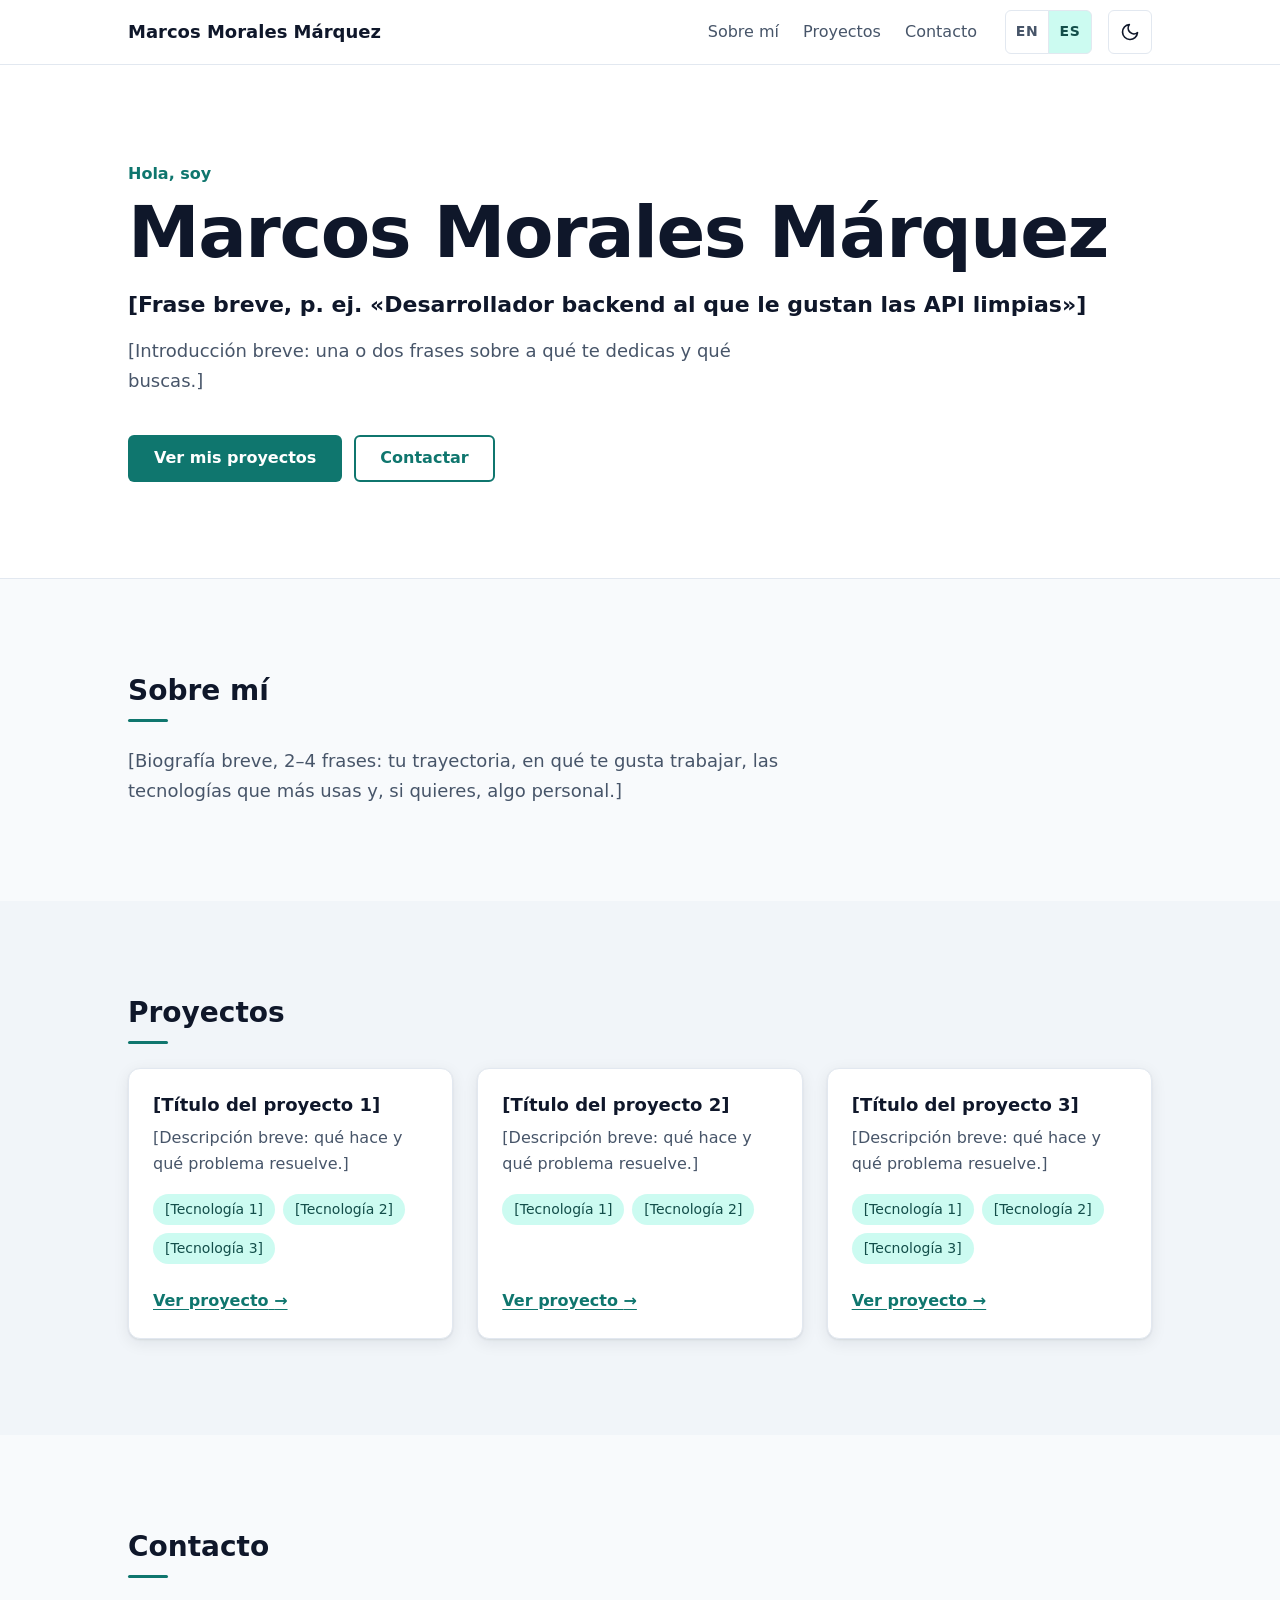
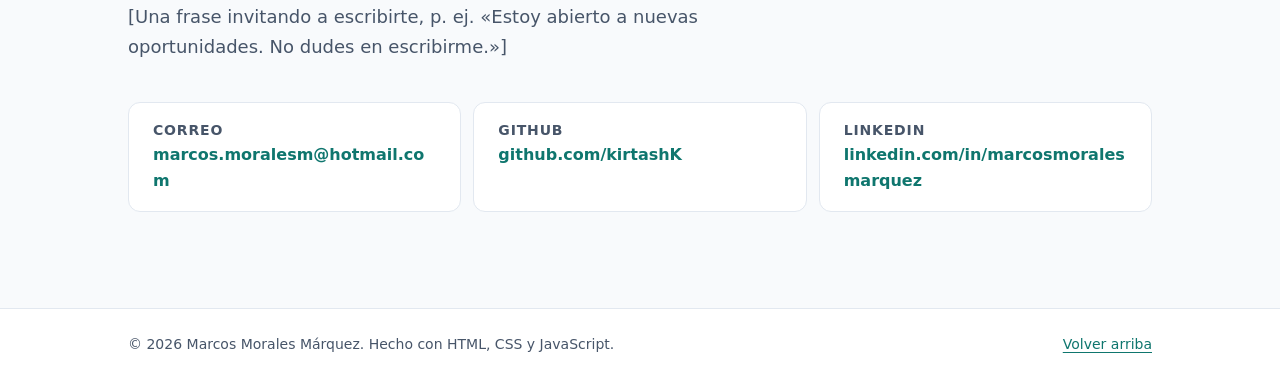
==== es/index.html @ 746edb74 "Add Spanish page and EN | ES language switcher - es/index.html: hand-written Spanish page with the s" ====
<!DOCTYPE html>
<html lang="es">
<head>
  <meta charset="UTF-8">
  <meta name="viewport" content="width=device-width, initial-scale=1.0">
  <title>Marcos Morales Márquez · Portafolio</title>
  <meta name="description" content="Marcos Morales Márquez: [Frase breve]. Portafolio, proyectos y contacto.">
  <link rel="icon" href="../assets/favicon.svg" type="image/svg+xml">
  <!-- Language versions (absolute URLs, required by search engines) -->
  <link rel="alternate" hreflang="en" href="https://kirtashk.github.io/Portfolio/">
  <link rel="alternate" hreflang="es" href="https://kirtashk.github.io/Portfolio/es/">
  <link rel="alternate" hreflang="x-default" href="https://kirtashk.github.io/Portfolio/">
  <meta name="color-scheme" content="light dark">
  <link rel="stylesheet" href="../styles.css">
  <script src="../theme-init.js"></script>
  <script src="../script.js" defer></script>
</head>
<body>
  <!--
    Spanish version of the site. The English version is ../index.html.
    Both pages share styles.css, script.js and assets/, and keep the same
    structure and section ids: when you add or move a section here, do the
    same in ../index.html.
    Placeholders are written in [square brackets].
  -->

  <a class="skip-link" href="#main-content">Saltar al contenido</a>

  <!-- ========== Header / Navigation ========== -->
  <header class="site-header">
    <div class="container site-header__inner">
      <a class="site-header__brand" href="#hero">Marcos Morales Márquez</a>

      <button class="nav-toggle" type="button" aria-expanded="false" aria-controls="primary-nav">
        <span class="nav-toggle__icon" aria-hidden="true"></span>
        <span class="visually-hidden">Menú</span>
      </button>

      <nav id="primary-nav" class="primary-nav" aria-label="Principal">
        <ul class="primary-nav__list">
          <li><a class="primary-nav__link" href="#about">Sobre mí</a></li>
          <li><a class="primary-nav__link" href="#projects">Proyectos</a></li>
          <li><a class="primary-nav__link" href="#contact">Contacto</a></li>
        </ul>

        <ul class="language-switcher" aria-label="Idioma">
          <li>
            <a class="language-switcher__link" href="../" hreflang="en" lang="en">
              <span aria-hidden="true">EN</span><span class="visually-hidden">English</span>
            </a>
          </li>
          <li>
            <a class="language-switcher__link" href="./" hreflang="es" lang="es" aria-current="page">
              <span aria-hidden="true">ES</span><span class="visually-hidden">Español</span>
            </a>
          </li>
        </ul>
      </nav>

      <button class="theme-toggle" type="button" aria-pressed="false">
        <!-- Moon: shown in light theme (click for dark) -->
        <svg class="theme-toggle__icon theme-toggle__icon--moon" viewBox="0 0 24 24" aria-hidden="true" focusable="false">
          <path d="M21 12.8A9 9 0 1 1 11.2 3a7 7 0 0 0 9.8 9.8z" />
        </svg>
        <!-- Sun: shown in dark theme (click for light) -->
        <svg class="theme-toggle__icon theme-toggle__icon--sun" viewBox="0 0 24 24" aria-hidden="true" focusable="false">
          <circle cx="12" cy="12" r="4.5" />
          <path d="M12 1.5v2.5M12 20v2.5M1.5 12H4M20 12h2.5M4.6 4.6l1.8 1.8M17.6 17.6l1.8 1.8M4.6 19.4l1.8-1.8M17.6 6.4l1.8-1.8" />
        </svg>
        <span class="visually-hidden">Modo oscuro</span>
      </button>
    </div>
  </header>

  <main id="main-content">
    <!-- ========== Hero ========== -->
    <section id="hero" class="hero" aria-labelledby="hero-title">
      <div class="container">
        <p class="hero__greeting">Hola, soy</p>
        <h1 id="hero-title" class="hero__name">Marcos Morales Márquez</h1>
        <p class="hero__tagline">[Frase breve, p. ej. «Desarrollador backend al que le gustan las API limpias»]</p>
        <p class="hero__intro">
          [Introducción breve: una o dos frases sobre a qué te dedicas y qué buscas.]
        </p>
        <div class="hero__actions">
          <a class="button button--primary" href="#projects">Ver mis proyectos</a>
          <a class="button button--secondary" href="#contact">Contactar</a>
        </div>
      </div>
    </section>

    <!-- ========== About ========== -->
    <section id="about" class="section about" aria-labelledby="about-title">
      <div class="container">
        <h2 id="about-title" class="section__title">Sobre mí</h2>
        <p class="about__bio">
          [Biografía breve, 2–4 frases: tu trayectoria, en qué te gusta trabajar,
          las tecnologías que más usas y, si quieres, algo personal.]
        </p>
      </div>
    </section>

    <!-- ========== Projects ========== -->
    <section id="projects" class="section projects" aria-labelledby="projects-title">
      <div class="container">
        <h2 id="projects-title" class="section__title">Proyectos</h2>

        <ul class="project-grid">
          <li>
            <article class="project-card">
              <h3 class="project-card__title">[Título del proyecto 1]</h3>
              <p class="project-card__description">
                [Descripción breve: qué hace y qué problema resuelve.]
              </p>
              <ul class="tag-list" aria-label="Tecnologías">
                <li class="tag">[Tecnología 1]</li>
                <li class="tag">[Tecnología 2]</li>
                <li class="tag">[Tecnología 3]</li>
              </ul>
              <a class="project-card__link" href="#">
                <span>Ver proyecto</span>
                <span class="visually-hidden">: [Título del proyecto 1]</span>
              </a>
            </article>
          </li>

          <li>
            <article class="project-card">
              <h3 class="project-card__title">[Título del proyecto 2]</h3>
              <p class="project-card__description">
                [Descripción breve: qué hace y qué problema resuelve.]
              </p>
              <ul class="tag-list" aria-label="Tecnologías">
                <li class="tag">[Tecnología 1]</li>
                <li class="tag">[Tecnología 2]</li>
              </ul>
              <a class="project-card__link" href="#">
                <span>Ver proyecto</span>
                <span class="visually-hidden">: [Título del proyecto 2]</span>
              </a>
            </article>
          </li>

          <li>
            <article class="project-card">
              <h3 class="project-card__title">[Título del proyecto 3]</h3>
              <p class="project-card__description">
                [Descripción breve: qué hace y qué problema resuelve.]
              </p>
              <ul class="tag-list" aria-label="Tecnologías">
                <li class="tag">[Tecnología 1]</li>
                <li class="tag">[Tecnología 2]</li>
                <li class="tag">[Tecnología 3]</li>
              </ul>
              <a class="project-card__link" href="#">
                <span>Ver proyecto</span>
                <span class="visually-hidden">: [Título del proyecto 3]</span>
              </a>
            </article>
          </li>
        </ul>
      </div>
    </section>

    <!-- ========== Contact ========== -->
    <section id="contact" class="section contact" aria-labelledby="contact-title">
      <div class="container">
        <h2 id="contact-title" class="section__title">Contacto</h2>
        <p class="contact__intro">
          [Una frase invitando a escribirte, p. ej. «Estoy abierto a nuevas oportunidades. No dudes en escribirme.»]
        </p>
        <ul class="contact-list">
          <li>
            <a class="contact-list__link" href="mailto:marcos.moralesm@hotmail.com">
              <span class="contact-list__label">Correo</span>
              <span class="contact-list__value">marcos.moralesm@hotmail.com</span>
            </a>
          </li>
          <li>
            <a class="contact-list__link" href="https://github.com/kirtashK" rel="me">
              <span class="contact-list__label">GitHub</span>
              <span class="contact-list__value">github.com/kirtashK</span>
            </a>
          </li>
          <li>
            <a class="contact-list__link" href="https://www.linkedin.com/in/marcosmoralesmarquez/" rel="me">
              <span class="contact-list__label">LinkedIn</span>
              <span class="contact-list__value">linkedin.com/in/marcosmoralesmarquez</span>
            </a>
          </li>
        </ul>
      </div>
    </section>
  </main>

  <!-- ========== Footer ========== -->
  <footer class="site-footer">
    <div class="container site-footer__inner">
      <p>
        &copy; <span id="current-year">2026</span> <span>Marcos Morales Márquez</span>.
        <span>Hecho con HTML, CSS y JavaScript.</span>
      </p>
      <a class="site-footer__top-link" href="#hero">Volver arriba</a>
    </div>
  </footer>
</body>
</html>
---- styles.css ----
/* ==========================================================================
   Table of contents
   1. Design tokens
   2. Reset and base
   3. Utilities
   4. Buttons
   5. Header and navigation
   6. Hero
   7. Sections (shared)
   8. About
   9. Projects
   10. Contact
   11. Footer
   12. Reduced motion
   ========================================================================== */


/* ==========================================================================
   1. Design tokens
   Colors are named by role, not by hue. A future dark theme only needs to
   override these variables, e.g. :root[data-theme="dark"] { ... }
   ========================================================================== */

:root {
  /* Colors */
  --color-bg: #f8fafc;
  --color-surface: #ffffff;
  --color-surface-muted: #f1f5f9;
  --color-text: #0f172a;
  --color-text-muted: #475569;
  --color-border: #e2e8f0;
  --color-accent: #0f766e;
  --color-accent-hover: #115e59;
  --color-accent-contrast: #ffffff;
  --color-accent-soft: #ccfbf1;
  --color-accent-soft-text: #134e4a;
  --color-focus: #0f766e;
  --color-shadow: rgb(15 23 42 / 0.08);
  color-scheme: light;

  /* Typography */
  --font-family-base: system-ui, -apple-system, "Segoe UI", Roboto, "Helvetica Neue", Arial, sans-serif;
  --font-size-sm: 0.875rem;
  --font-size-base: 1rem;
  --font-size-md: 1.125rem;
  --font-size-lg: 1.375rem;
  --font-size-xl: 1.75rem;
  --font-size-hero: clamp(2.5rem, 8vw, 4.5rem);
  --line-height-tight: 1.15;
  --line-height-base: 1.65;

  /* Spacing */
  --space-2xs: 0.25rem;
  --space-xs: 0.5rem;
  --space-sm: 0.75rem;
  --space-md: 1rem;
  --space-lg: 1.5rem;
  --space-xl: 2.5rem;
  --space-2xl: 4rem;
  --space-3xl: 6rem;

  /* Layout */
  --container-max-width: 68rem;
  --container-gutter: 1rem;
  --header-height: 4rem;

  /* Shape and motion */
  --radius-sm: 0.375rem;
  --radius-md: 0.75rem;
  --radius-pill: 999px;
  --shadow-card: 0 1px 2px var(--color-shadow), 0 4px 16px var(--color-shadow);
  --transition-fast: 150ms ease;
}

@media (min-width: 48em) {
  :root {
    --container-gutter: 2rem;
  }
}

/* Dark theme: data-theme is set on <html> by the inline script in
   index.html (saved choice, else the system preference). */
:root[data-theme="dark"] {
  --color-bg: #0f172a;
  --color-surface: #1e293b;
  --color-surface-muted: #0b1222;
  --color-text: #e2e8f0;
  --color-text-muted: #a3b1c6;
  --color-border: #334155;
  --color-accent: #2dd4bf;
  --color-accent-hover: #5eead4;
  --color-accent-contrast: #0f172a;
  --color-accent-soft: #134e4a;
  --color-accent-soft-text: #ccfbf1;
  --color-focus: #5eead4;
  --color-shadow: rgb(0 0 0 / 0.35);
  color-scheme: dark;
}


/* ==========================================================================
   2. Reset and base
   ========================================================================== */

*,
*::before,
*::after {
  box-sizing: border-box;
}

html {
  scroll-behavior: smooth;
  -webkit-text-size-adjust: 100%;
}

body {
  margin: 0;
  background-color: var(--color-bg);
  color: var(--color-text);
  font-family: var(--font-family-base);
  font-size: var(--font-size-base);
  line-height: var(--line-height-base);
}

h1,
h2,
h3,
p,
ul {
  margin: 0;
}

ul {
  padding: 0;
  list-style: none;
}

img {
  display: block;
  max-width: 100%;
  height: auto;
}

a {
  color: var(--color-accent);
  text-underline-offset: 0.2em;
}

a:hover {
  color: var(--color-accent-hover);
}

:focus-visible {
  outline: 3px solid var(--color-focus);
  outline-offset: 3px;
  border-radius: var(--radius-sm);
}

/* Keep section headings clear of the header when jumping via nav links
   (and when the header becomes sticky later). */
section[id] {
  scroll-margin-top: var(--header-height);
}


/* ==========================================================================
   3. Utilities
   ========================================================================== */

.container {
  width: 100%;
  max-width: var(--container-max-width);
  margin-inline: auto;
  padding-inline: var(--container-gutter);
}

.visually-hidden {
  position: absolute;
  width: 1px;
  height: 1px;
  padding: 0;
  margin: -1px;
  overflow: hidden;
  clip: rect(0 0 0 0);
  white-space: nowrap;
  border: 0;
}

.skip-link {
  position: absolute;
  top: var(--space-xs);
  left: var(--space-xs);
  z-index: 100;
  padding: var(--space-xs) var(--space-md);
  background-color: var(--color-accent);
  color: var(--color-accent-contrast);
  font-weight: 600;
  border-radius: var(--radius-sm);
  transform: translateY(-200%);
}

.skip-link:focus {
  transform: translateY(0);
  color: var(--color-accent-contrast);
}


/* ==========================================================================
   4. Buttons
   ========================================================================== */

.button {
  display: inline-flex;
  align-items: center;
  justify-content: center;
  min-height: 2.75rem;
  padding: var(--space-xs) var(--space-lg);
  font-weight: 600;
  text-decoration: none;
  border: 2px solid transparent;
  border-radius: var(--radius-sm);
  transition: background-color var(--transition-fast), color var(--transition-fast),
    border-color var(--transition-fast);
}

.button--primary {
  background-color: var(--color-accent);
  color: var(--color-accent-contrast);
}

.button--primary:hover {
  background-color: var(--color-accent-hover);
  color: var(--color-accent-contrast);
}

.button--secondary {
  border-color: var(--color-accent);
  color: var(--color-accent);
}

.button--secondary:hover {
  background-color: var(--color-accent-soft);
  color: var(--color-accent-hover);
}


/* ==========================================================================
   5. Header and navigation
   Mobile: links collapse behind a toggle button (only when JS is running,
   so the menu stays usable without JS). Wider screens: inline links.
   ========================================================================== */

.site-header {
  position: relative;
  z-index: 10;
  background-color: var(--color-surface);
  border-bottom: 1px solid var(--color-border);
}

.site-header__inner {
  display: flex;
  flex-wrap: wrap;
  align-items: center;
  gap: var(--space-xs) var(--space-md);
  min-height: var(--header-height);
}

.site-header__brand {
  margin-right: auto;
  color: var(--color-text);
  font-size: var(--font-size-md);
  font-weight: 700;
  text-decoration: none;
}

.site-header__brand:hover {
  color: var(--color-accent);
}

.primary-nav__list {
  display: flex;
  gap: var(--space-md);
}

.primary-nav__link {
  display: inline-block;
  padding: var(--space-xs) var(--space-2xs);
  color: var(--color-text-muted);
  font-weight: 500;
  text-decoration: none;
}

.primary-nav__link:hover {
  color: var(--color-accent);
}

/* Section links and the language switcher sit side by side */
.primary-nav {
  display: flex;
  flex-wrap: wrap;
  align-items: center;
  gap: var(--space-xs) var(--space-lg);
}

/* Language switcher: "EN | ES" links to the two language pages.
   Lives inside the nav, so on phones it moves into the menu automatically. */
.language-switcher {
  display: inline-flex;
}

.language-switcher__link {
  display: inline-flex;
  align-items: center;
  justify-content: center;
  min-width: 2.75rem;
  min-height: 2.75rem;
  padding-inline: var(--space-xs);
  color: var(--color-text-muted);
  font-size: var(--font-size-sm);
  font-weight: 600;
  letter-spacing: 0.04em;
  text-decoration: none;
  border: 1px solid var(--color-border);
  transition: color var(--transition-fast), background-color var(--transition-fast);
}

.language-switcher li:first-child .language-switcher__link {
  border-radius: var(--radius-sm) 0 0 var(--radius-sm);
}

.language-switcher li:last-child .language-switcher__link {
  margin-left: -1px;
  border-radius: 0 var(--radius-sm) var(--radius-sm) 0;
}

.language-switcher__link:hover {
  color: var(--color-accent);
}

.language-switcher__link[aria-current="page"] {
  background-color: var(--color-accent-soft);
  color: var(--color-accent-soft-text);
}

/* Toggle button: hidden unless JS has enhanced the page */
.nav-toggle {
  display: none;
  align-items: center;
  justify-content: center;
  width: 2.75rem;
  height: 2.75rem;
  padding: 0;
  background: none;
  border: 1px solid var(--color-border);
  border-radius: var(--radius-sm);
  color: var(--color-text);
  cursor: pointer;
}

/* Three-line "hamburger" icon drawn with one element and two pseudo-elements */
.nav-toggle__icon,
.nav-toggle__icon::before,
.nav-toggle__icon::after {
  display: block;
  width: 1.25rem;
  height: 2px;
  background-color: currentColor;
  border-radius: 1px;
  transition: transform var(--transition-fast), opacity var(--transition-fast);
}

.nav-toggle__icon {
  position: relative;
}

.nav-toggle__icon::before,
.nav-toggle__icon::after {
  content: "";
  position: absolute;
  left: 0;
}

.nav-toggle__icon::before {
  top: -6px;
}

.nav-toggle__icon::after {
  top: 6px;
}

.nav-toggle[aria-expanded="true"] .nav-toggle__icon {
  background-color: transparent;
}

.nav-toggle[aria-expanded="true"] .nav-toggle__icon::before {
  transform: translateY(6px) rotate(45deg);
}

.nav-toggle[aria-expanded="true"] .nav-toggle__icon::after {
  transform: translateY(-6px) rotate(-45deg);
}

/* Theme toggle: needs JS, so it only appears once JS is running */
.theme-toggle {
  display: none;
  align-items: center;
  justify-content: center;
  width: 2.75rem;
  height: 2.75rem;
  padding: 0;
  background: none;
  border: 1px solid var(--color-border);
  border-radius: var(--radius-sm);
  color: var(--color-text);
  cursor: pointer;
  transition: color var(--transition-fast), border-color var(--transition-fast);
}

.has-js .theme-toggle {
  display: inline-flex;
}

.theme-toggle:hover {
  color: var(--color-accent);
  border-color: var(--color-accent);
}

.theme-toggle__icon {
  width: 1.25rem;
  height: 1.25rem;
  fill: none;
  stroke: currentColor;
  stroke-width: 2;
  stroke-linecap: round;
  stroke-linejoin: round;
}

/* Show the icon for the theme you would switch to */
.theme-toggle__icon--sun,
[data-theme="dark"] .theme-toggle__icon--moon {
  display: none;
}

[data-theme="dark"] .theme-toggle__icon--sun {
  display: block;
}

/* Mobile behavior once JS is active.
   Visual order: brand, theme toggle, menu button, then the nav on its own row. */
@media (max-width: 39.99em) {
  .has-js .nav-toggle {
    display: inline-flex;
    order: 2;
  }

  .has-js .theme-toggle {
    order: 1;
  }

  .has-js .primary-nav {
    display: none;
    order: 3;
    flex-basis: 100%;
    padding-bottom: var(--space-md);
  }

  .has-js .primary-nav.is-open {
    display: flex;
    flex-direction: column;
    align-items: flex-start;
    gap: var(--space-sm);
  }

  .has-js .primary-nav__list {
    flex-direction: column;
    align-self: stretch;
    gap: 0;
  }

  .has-js .primary-nav__link {
    display: block;
    padding: var(--space-sm) 0;
  }
}


/* ==========================================================================
   6. Hero
   ========================================================================== */

.hero {
  padding-block: var(--space-2xl) var(--space-3xl);
  background-color: var(--color-surface);
  border-bottom: 1px solid var(--color-border);
}

.hero__greeting {
  color: var(--color-accent);
  font-weight: 600;
}

.hero__name {
  margin-top: var(--space-2xs);
  font-size: var(--font-size-hero);
  line-height: var(--line-height-tight);
  letter-spacing: -0.02em;
}

.hero__tagline {
  margin-top: var(--space-md);
  font-size: var(--font-size-lg);
  font-weight: 600;
  line-height: 1.35;
}

.hero__intro {
  max-width: 40rem;
  margin-top: var(--space-md);
  color: var(--color-text-muted);
  font-size: var(--font-size-md);
}

.hero__actions {
  display: flex;
  flex-wrap: wrap;
  gap: var(--space-sm);
  margin-top: var(--space-xl);
}

@media (min-width: 48em) {
  .hero {
    padding-block: var(--space-3xl);
  }
}


/* ==========================================================================
   7. Sections (shared)
   ========================================================================== */

.section {
  padding-block: var(--space-2xl);
}

.section__title {
  margin-bottom: var(--space-lg);
  font-size: var(--font-size-xl);
  line-height: var(--line-height-tight);
}

/* Short accent bar under each section title */
.section__title::after {
  content: "";
  display: block;
  width: 2.5rem;
  height: 3px;
  margin-top: var(--space-sm);
  background-color: var(--color-accent);
  border-radius: 2px;
}

@media (min-width: 48em) {
  .section {
    padding-block: var(--space-3xl);
  }
}


/* ==========================================================================
   8. About
   ========================================================================== */

.about__bio {
  max-width: 42rem;
  color: var(--color-text-muted);
  font-size: var(--font-size-md);
}


/* ==========================================================================
   9. Projects
   Grid: 1 column on mobile, 2 on tablets, 3 on desktops.
   ========================================================================== */

.projects {
  background-color: var(--color-surface-muted);
}

.project-grid {
  display: grid;
  grid-template-columns: 1fr;
  gap: var(--space-lg);
}

@media (min-width: 40em) {
  .project-grid {
    grid-template-columns: repeat(2, 1fr);
  }
}

@media (min-width: 64em) {
  .project-grid {
    grid-template-columns: repeat(3, 1fr);
  }
}

.project-card {
  display: flex;
  flex-direction: column;
  height: 100%;
  padding: var(--space-lg);
  background-color: var(--color-surface);
  border: 1px solid var(--color-border);
  border-radius: var(--radius-md);
  box-shadow: var(--shadow-card);
}

.project-card__title {
  font-size: var(--font-size-md);
  line-height: 1.3;
}

.project-card__description {
  margin-top: var(--space-xs);
  color: var(--color-text-muted);
}

.tag-list {
  display: flex;
  flex-wrap: wrap;
  gap: var(--space-xs);
  margin-top: var(--space-md);
}

.tag {
  padding: var(--space-2xs) var(--space-sm);
  background-color: var(--color-accent-soft);
  color: var(--color-accent-soft-text);
  font-size: var(--font-size-sm);
  font-weight: 500;
  border-radius: var(--radius-pill);
}

/* margin-top: auto pushes the link to the bottom so cards line up */
.project-card__link {
  align-self: flex-start;
  margin-top: auto;
  padding-top: var(--space-lg);
  font-weight: 600;
}

.project-card__link::after {
  content: " \2192";
}


/* ==========================================================================
   10. Contact
   ========================================================================== */

.contact__intro {
  max-width: 40rem;
  color: var(--color-text-muted);
  font-size: var(--font-size-md);
}

.contact-list {
  display: grid;
  gap: var(--space-sm);
  margin-top: var(--space-xl);
}

@media (min-width: 48em) {
  .contact-list {
    grid-template-columns: repeat(3, 1fr);
  }
}

.contact-list__link {
  display: flex;
  flex-direction: column;
  height: 100%;
  padding: var(--space-md) var(--space-lg);
  background-color: var(--color-surface);
  color: var(--color-text);
  text-decoration: none;
  border: 1px solid var(--color-border);
  border-radius: var(--radius-md);
  transition: border-color var(--transition-fast);
}

.contact-list__link:hover {
  color: var(--color-text);
  border-color: var(--color-accent);
}

.contact-list__label {
  color: var(--color-text-muted);
  font-size: var(--font-size-sm);
  font-weight: 600;
  text-transform: uppercase;
  letter-spacing: 0.06em;
}

.contact-list__value {
  color: var(--color-accent);
  font-weight: 600;
  overflow-wrap: anywhere;
}


/* ==========================================================================
   11. Footer
   ========================================================================== */

.site-footer {
  padding-block: var(--space-lg);
  background-color: var(--color-surface);
  color: var(--color-text-muted);
  font-size: var(--font-size-sm);
  border-top: 1px solid var(--color-border);
}

.site-footer__inner {
  display: flex;
  flex-direction: column;
  gap: var(--space-xs);
}

@media (min-width: 40em) {
  .site-footer__inner {
    flex-direction: row;
    align-items: center;
    justify-content: space-between;
  }
}


/* ==========================================================================
   12. Reduced motion
   ========================================================================== */

@media (prefers-reduced-motion: reduce) {
  html {
    scroll-behavior: auto;
  }

  *,
  *::before,
  *::after {
    transition-duration: 0.01ms !important;
  }
}
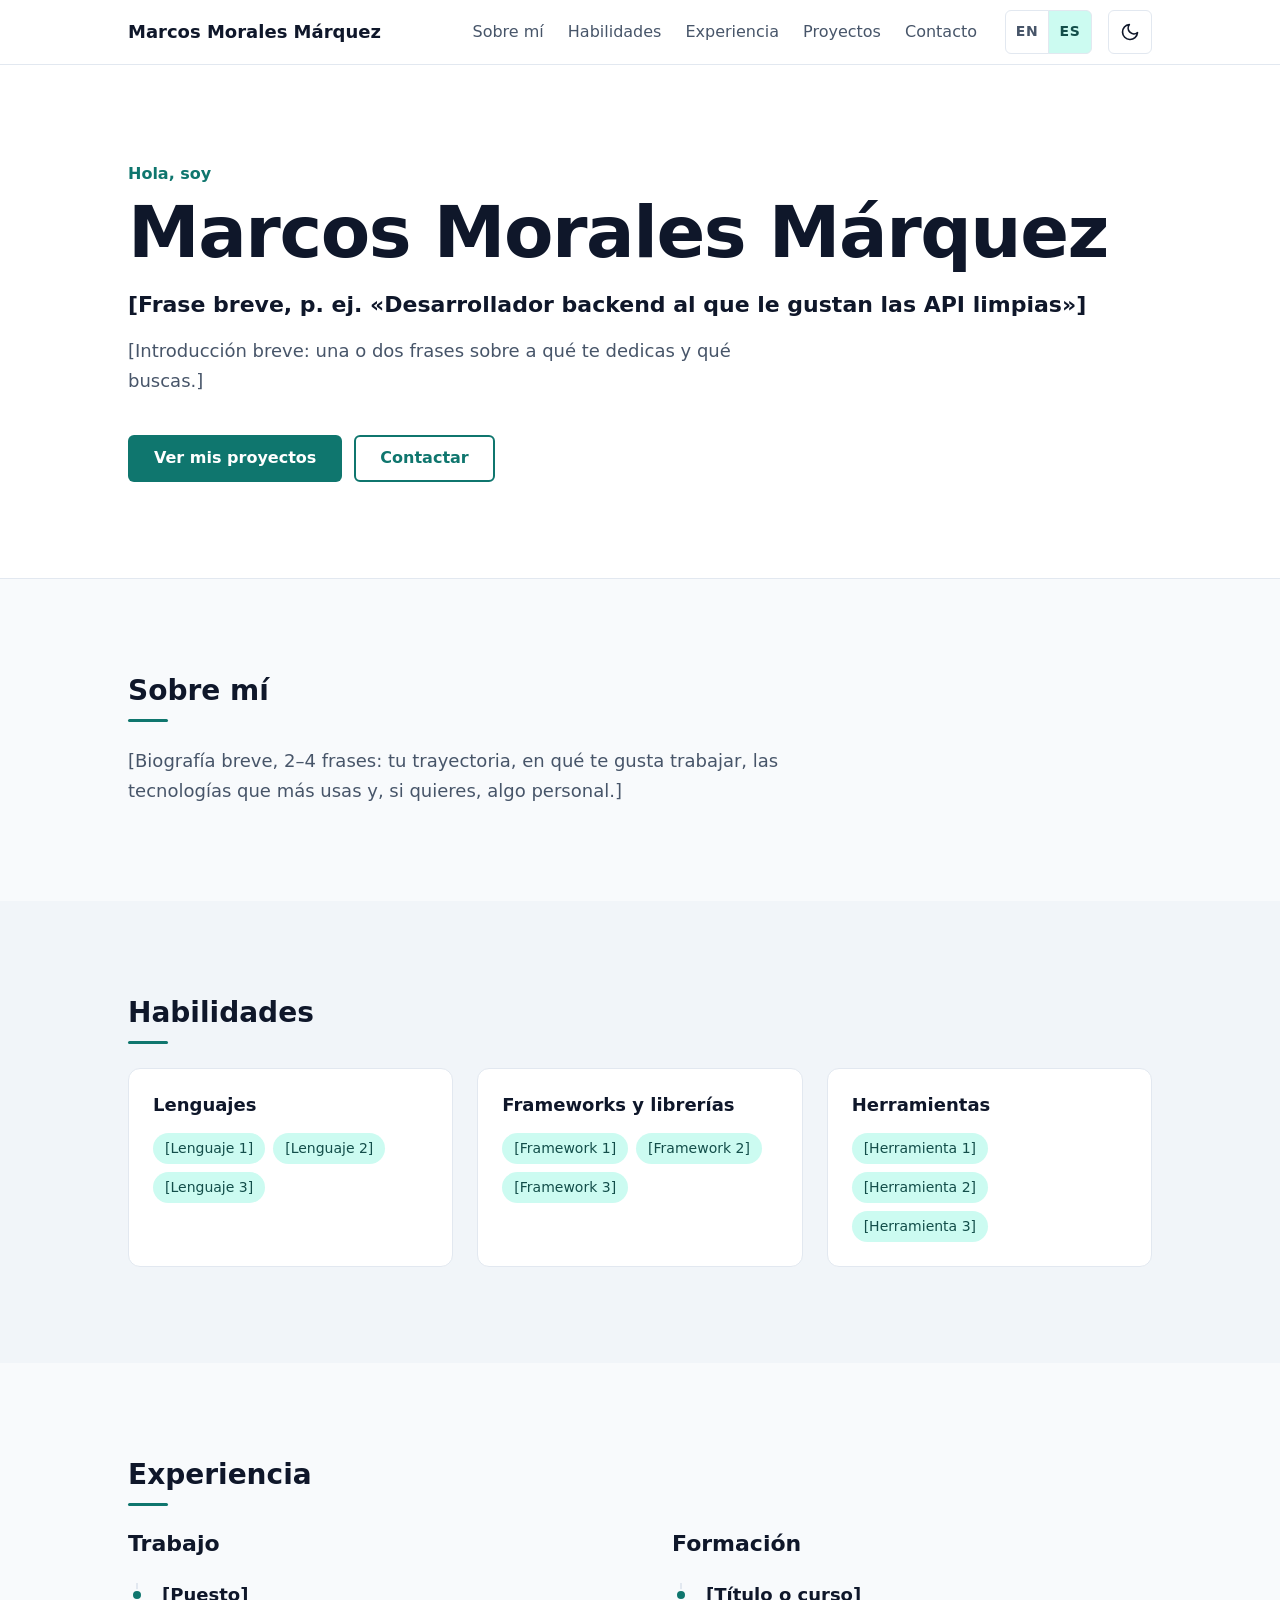
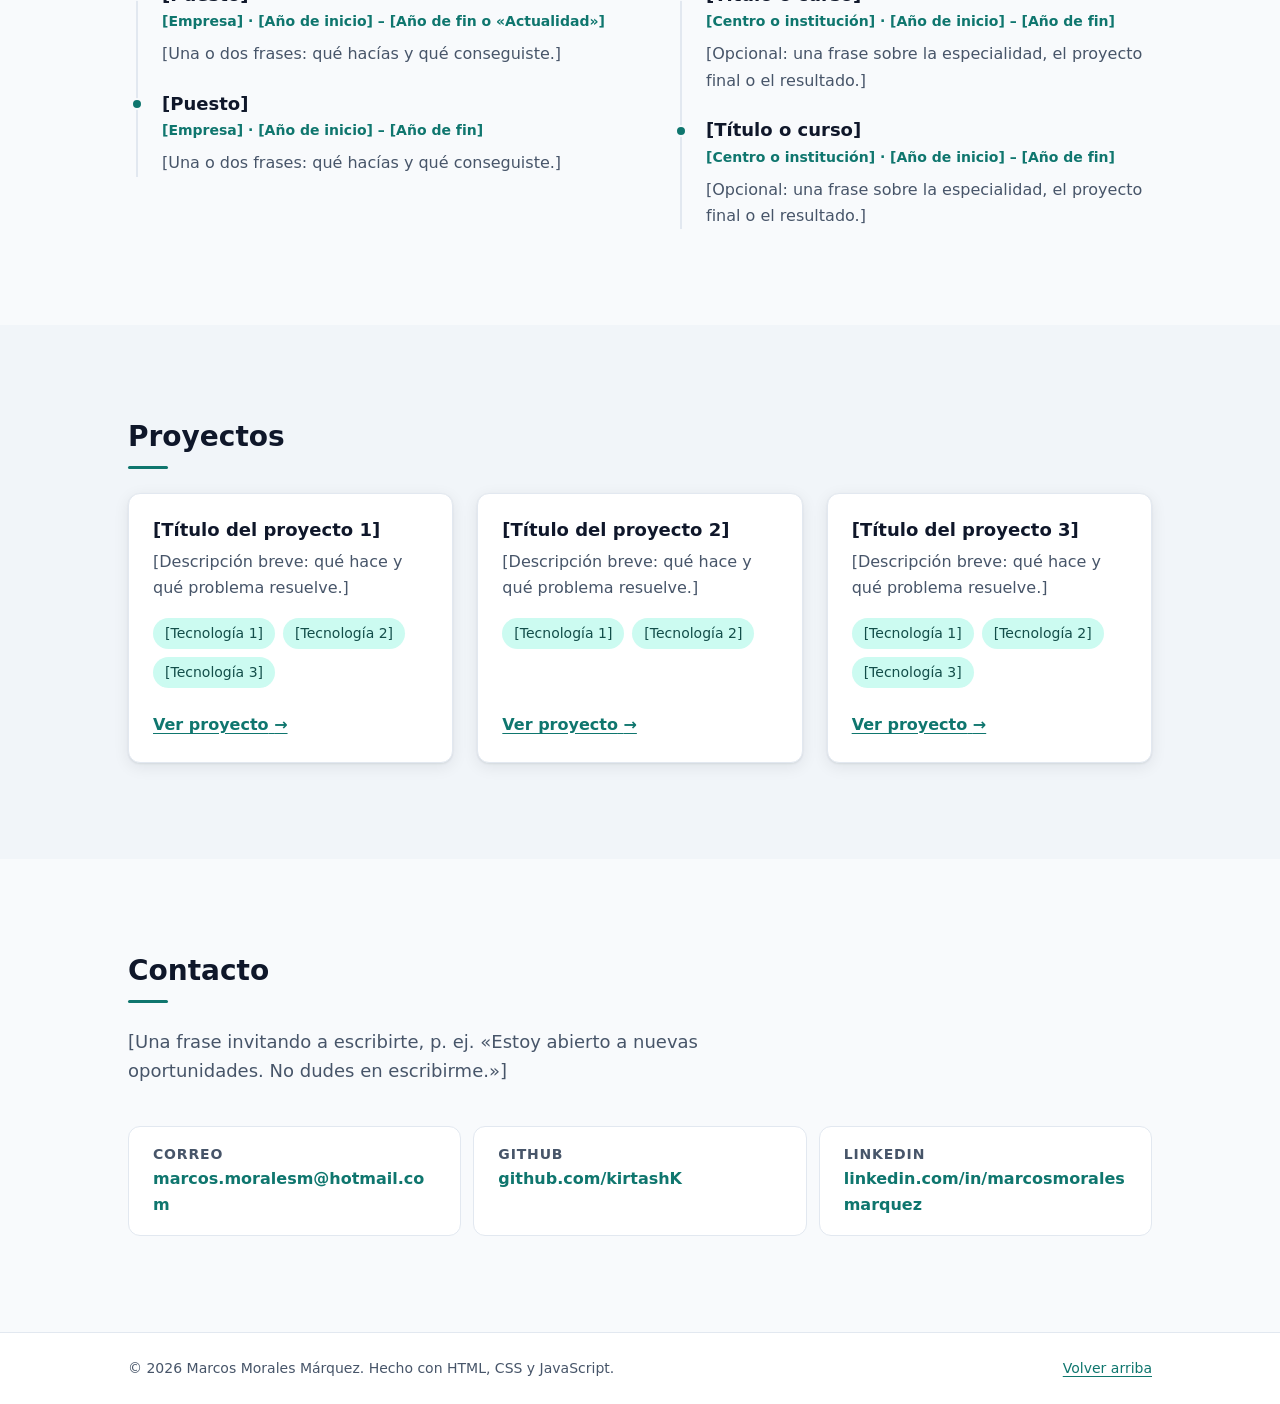
==== commit b054f7a6: "Add Skills and Experience sections - Skills: grouped tag cards (languages, frameworks, tools) - Expe" ====
--- a/es/index.html
+++ b/es/index.html
@@ -39,6 +39,8 @@
       <nav id="primary-nav" class="primary-nav" aria-label="Principal">
         <ul class="primary-nav__list">
           <li><a class="primary-nav__link" href="#about">Sobre mí</a></li>
+          <li><a class="primary-nav__link" href="#skills">Habilidades</a></li>
+          <li><a class="primary-nav__link" href="#experience">Experiencia</a></li>
           <li><a class="primary-nav__link" href="#projects">Proyectos</a></li>
           <li><a class="primary-nav__link" href="#contact">Contacto</a></li>
         </ul>
@@ -97,6 +99,93 @@
           [Biografía breve, 2–4 frases: tu trayectoria, en qué te gusta trabajar,
           las tecnologías que más usas y, si quieres, algo personal.]
         </p>
+      </div>
+    </section>
+
+    <!-- ========== Skills ========== -->
+    <section id="skills" class="section skills" aria-labelledby="skills-title">
+      <div class="container">
+        <h2 id="skills-title" class="section__title">Habilidades</h2>
+
+        <!-- One <li> per group. Add or remove groups and tags freely. -->
+        <ul class="skill-grid">
+          <li class="skill-group">
+            <h3 class="skill-group__title">Lenguajes</h3>
+            <ul class="tag-list">
+              <li class="tag">[Lenguaje 1]</li>
+              <li class="tag">[Lenguaje 2]</li>
+              <li class="tag">[Lenguaje 3]</li>
+            </ul>
+          </li>
+
+          <li class="skill-group">
+            <h3 class="skill-group__title">Frameworks y librerías</h3>
+            <ul class="tag-list">
+              <li class="tag">[Framework 1]</li>
+              <li class="tag">[Framework 2]</li>
+              <li class="tag">[Framework 3]</li>
+            </ul>
+          </li>
+
+          <li class="skill-group">
+            <h3 class="skill-group__title">Herramientas</h3>
+            <ul class="tag-list">
+              <li class="tag">[Herramienta 1]</li>
+              <li class="tag">[Herramienta 2]</li>
+              <li class="tag">[Herramienta 3]</li>
+            </ul>
+          </li>
+        </ul>
+      </div>
+    </section>
+
+    <!-- ========== Experience (work and education) ========== -->
+    <section id="experience" class="section experience" aria-labelledby="experience-title">
+      <div class="container">
+        <h2 id="experience-title" class="section__title">Experiencia</h2>
+
+        <div class="experience__columns">
+          <!-- Newest first. Copy a <li class="timeline__item"> to add an entry. -->
+          <div class="experience__column">
+            <h3 class="experience__subtitle">Trabajo</h3>
+            <ol class="timeline">
+              <li class="timeline__item">
+                <h4 class="timeline__title">[Puesto]</h4>
+                <p class="timeline__meta">[Empresa] · [Año de inicio] – [Año de fin o «Actualidad»]</p>
+                <p class="timeline__description">
+                  [Una o dos frases: qué hacías y qué conseguiste.]
+                </p>
+              </li>
+              <li class="timeline__item">
+                <h4 class="timeline__title">[Puesto]</h4>
+                <p class="timeline__meta">[Empresa] · [Año de inicio] – [Año de fin]</p>
+                <p class="timeline__description">
+                  [Una o dos frases: qué hacías y qué conseguiste.]
+                </p>
+              </li>
+            </ol>
+          </div>
+
+          <div class="experience__column">
+            <h3 class="experience__subtitle">Formación</h3>
+            <ol class="timeline">
+              <li class="timeline__item">
+                <h4 class="timeline__title">[Título o curso]</h4>
+                <p class="timeline__meta">[Centro o institución] · [Año de inicio] – [Año de fin]</p>
+                <p class="timeline__description">
+                  [Opcional: una frase sobre la especialidad, el proyecto final o el resultado.]
+                </p>
+              </li>
+              <li class="timeline__item">
+                <h4 class="timeline__title">[Título o curso]</h4>
+                <p class="timeline__meta">[Centro o institución] · [Año de inicio] – [Año de fin]</p>
+                <p class="timeline__description">
+                  [Opcional: una frase sobre la especialidad, el proyecto final o el resultado.]
+                </p>
+              </li>
+            </ol>
+          </div>
+        </div>
       </div>
     </section>
 
--- a/styles.css
+++ b/styles.css
@@ -8,10 +8,12 @@
    6. Hero
    7. Sections (shared)
    8. About
-   9. Projects
-   10. Contact
-   11. Footer
-   12. Reduced motion
+   9. Skills
+   10. Experience
+   11. Projects
+   12. Contact
+   13. Footer
+   14. Reduced motion
    ========================================================================== */
 
 
@@ -108,8 +110,11 @@
   box-sizing: border-box;
 }
 
+/* scroll-padding-top keeps anchor targets and keyboard focus from ending up
+   hidden under the sticky header (header height plus its 1px border). */
 html {
   scroll-behavior: smooth;
+  scroll-padding-top: calc(var(--header-height) + 1px);
   -webkit-text-size-adjust: 100%;
 }
 
@@ -125,12 +130,15 @@
 h1,
 h2,
 h3,
+h4,
 p,
-ul {
+ul,
+ol {
   margin: 0;
 }
 
-ul {
+ul,
+ol {
   padding: 0;
   list-style: none;
 }
@@ -154,12 +162,6 @@
   outline: 3px solid var(--color-focus);
   outline-offset: 3px;
   border-radius: var(--radius-sm);
-}
-
-/* Keep section headings clear of the header when jumping via nav links
-   (and when the header becomes sticky later). */
-section[id] {
-  scroll-margin-top: var(--header-height);
 }
 
 
@@ -246,15 +248,23 @@
 
 /* ==========================================================================
    5. Header and navigation
+   The header stays pinned to the top while scrolling (sticky).
    Mobile: links collapse behind a toggle button (only when JS is running,
    so the menu stays usable without JS). Wider screens: inline links.
    ========================================================================== */
 
 .site-header {
-  position: relative;
+  position: sticky;
+  top: 0;
   z-index: 10;
   background-color: var(--color-surface);
   border-bottom: 1px solid var(--color-border);
+  transition: box-shadow var(--transition-fast);
+}
+
+/* Added by script.js once the page is scrolled: header floats above content */
+.site-header.is-scrolled {
+  box-shadow: 0 2px 12px var(--color-shadow);
 }
 
 .site-header__inner {
@@ -292,6 +302,12 @@
 
 .primary-nav__link:hover {
   color: var(--color-accent);
+}
+
+/* Link of the section currently being read (set by script.js) */
+.primary-nav__link[aria-current="location"] {
+  color: var(--color-accent);
+  box-shadow: inset 0 -2px 0 var(--color-accent);
 }
 
 /* Section links and the language switcher sit side by side */
@@ -445,9 +461,10 @@
   display: block;
 }
 
-/* Mobile behavior once JS is active.
+/* Collapsed-menu behavior once JS is active (phones and tablets).
+   Keep this breakpoint in sync with expandedNavBreakpoint in script.js.
    Visual order: brand, theme toggle, menu button, then the nav on its own row. */
-@media (max-width: 39.99em) {
+@media (max-width: 63.99em) {
   .has-js .nav-toggle {
     display: inline-flex;
     order: 2;
@@ -480,6 +497,12 @@
   .has-js .primary-nav__link {
     display: block;
     padding: var(--space-sm) 0;
+  }
+
+  /* Full-width links: mark the current one with a side bar instead */
+  .has-js .primary-nav__link[aria-current="location"] {
+    padding-left: var(--space-sm);
+    box-shadow: inset 3px 0 0 var(--color-accent);
   }
 }
 
@@ -578,7 +601,116 @@
 
 
 /* ==========================================================================
-   9. Projects
+   9. Skills
+   Groups of tags (tag styles are shared with the project cards).
+   Grid: 1 column on mobile, 2 on tablets, 3 on desktops.
+   ========================================================================== */
+
+.skills {
+  background-color: var(--color-surface-muted);
+}
+
+.skill-grid {
+  display: grid;
+  grid-template-columns: 1fr;
+  gap: var(--space-lg);
+}
+
+@media (min-width: 40em) {
+  .skill-grid {
+    grid-template-columns: repeat(2, 1fr);
+  }
+}
+
+@media (min-width: 64em) {
+  .skill-grid {
+    grid-template-columns: repeat(3, 1fr);
+  }
+}
+
+.skill-group {
+  padding: var(--space-lg);
+  background-color: var(--color-surface);
+  border: 1px solid var(--color-border);
+  border-radius: var(--radius-md);
+}
+
+.skill-group__title {
+  font-size: var(--font-size-md);
+  line-height: 1.3;
+}
+
+
+/* ==========================================================================
+   10. Experience
+   Two timelines (work, education): stacked on mobile, side by side on
+   wider screens. Each timeline is a vertical line with a dot per entry.
+   ========================================================================== */
+
+.experience__columns {
+  display: grid;
+  grid-template-columns: 1fr;
+  gap: var(--space-xl);
+}
+
+@media (min-width: 48em) {
+  .experience__columns {
+    grid-template-columns: repeat(2, 1fr);
+    gap: var(--space-2xl);
+  }
+}
+
+.experience__subtitle {
+  margin-bottom: var(--space-lg);
+  font-size: var(--font-size-lg);
+  line-height: 1.3;
+}
+
+.timeline {
+  display: grid;
+  gap: var(--space-lg);
+  margin-left: var(--space-xs);
+  border-left: 2px solid var(--color-border);
+}
+
+.timeline__item {
+  position: relative;
+  padding-left: var(--space-lg);
+}
+
+/* Dot centered on the timeline's line */
+.timeline__item::before {
+  content: "";
+  position: absolute;
+  top: 0.4rem;
+  left: -0.4375rem;
+  width: 0.75rem;
+  height: 0.75rem;
+  background-color: var(--color-accent);
+  border: 2px solid var(--color-bg);
+  border-radius: 50%;
+}
+
+.timeline__title {
+  font-size: var(--font-size-md);
+  line-height: 1.3;
+}
+
+.timeline__meta {
+  margin-top: var(--space-2xs);
+  color: var(--color-accent);
+  font-size: var(--font-size-sm);
+  font-weight: 600;
+}
+
+.timeline__description {
+  margin-top: var(--space-xs);
+  color: var(--color-text-muted);
+}
+
+
+/* ==========================================================================
+   11. Projects
    Grid: 1 column on mobile, 2 on tablets, 3 on desktops.
    ========================================================================== */
 
@@ -655,7 +787,7 @@
 
 
 /* ==========================================================================
-   10. Contact
+   12. Contact
    ========================================================================== */
 
 .contact__intro {
@@ -710,7 +842,7 @@
 
 
 /* ==========================================================================
-   11. Footer
+   13. Footer
    ========================================================================== */
 
 .site-footer {
@@ -737,7 +869,7 @@
 
 
 /* ==========================================================================
-   12. Reduced motion
+   14. Reduced motion
    ========================================================================== */
 
 @media (prefers-reduced-motion: reduce) {
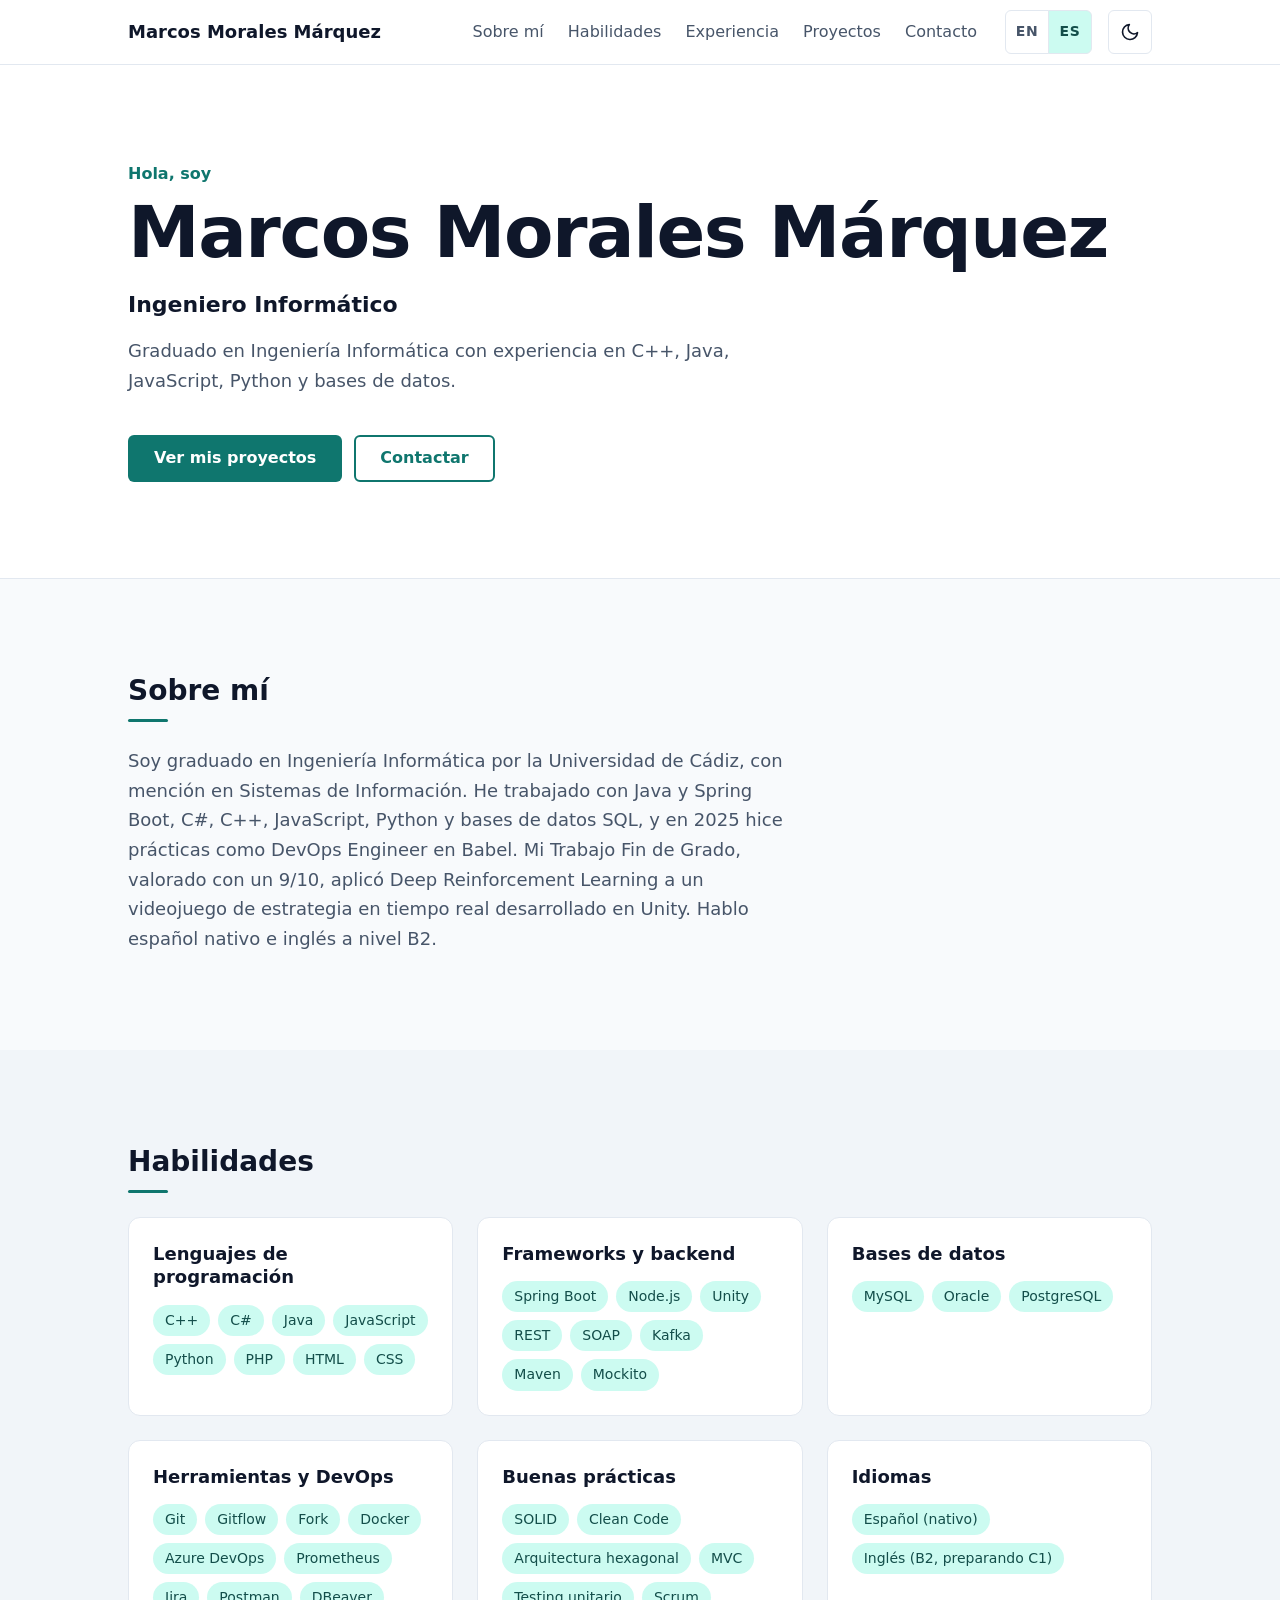
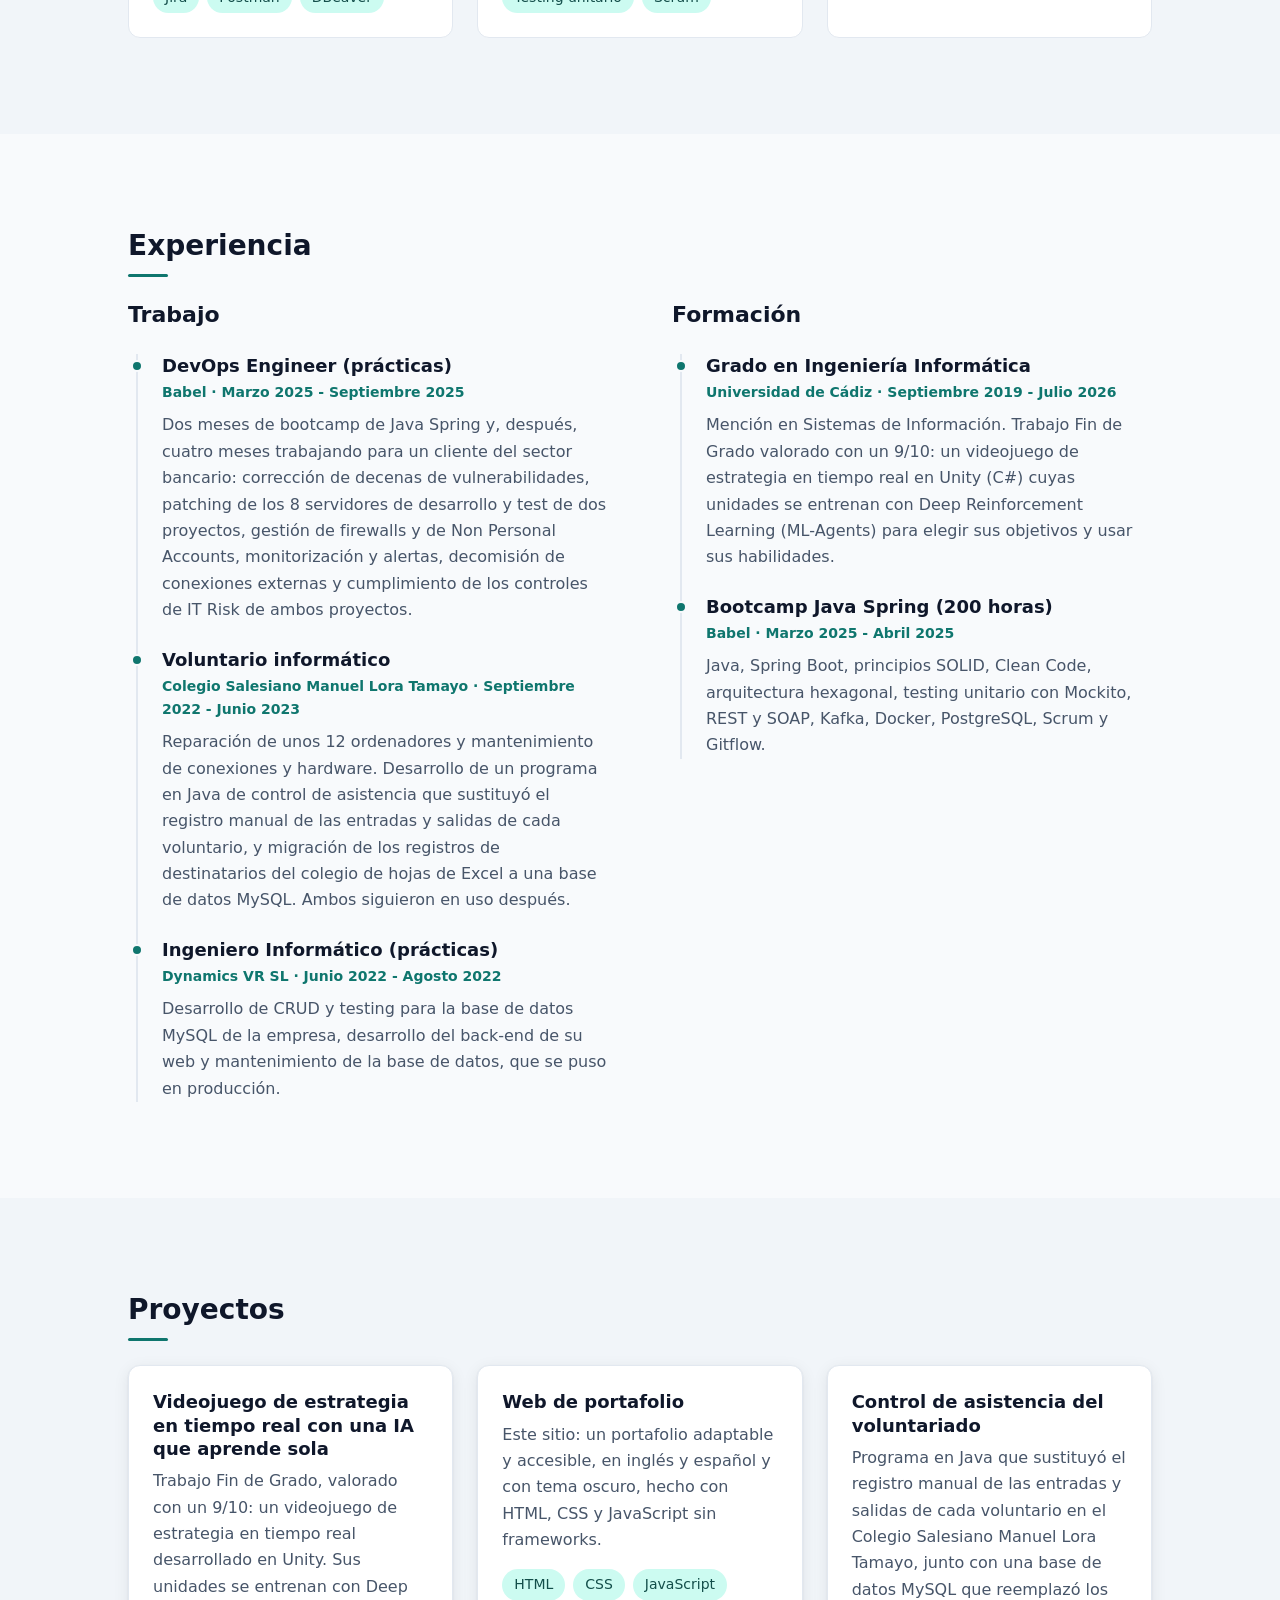
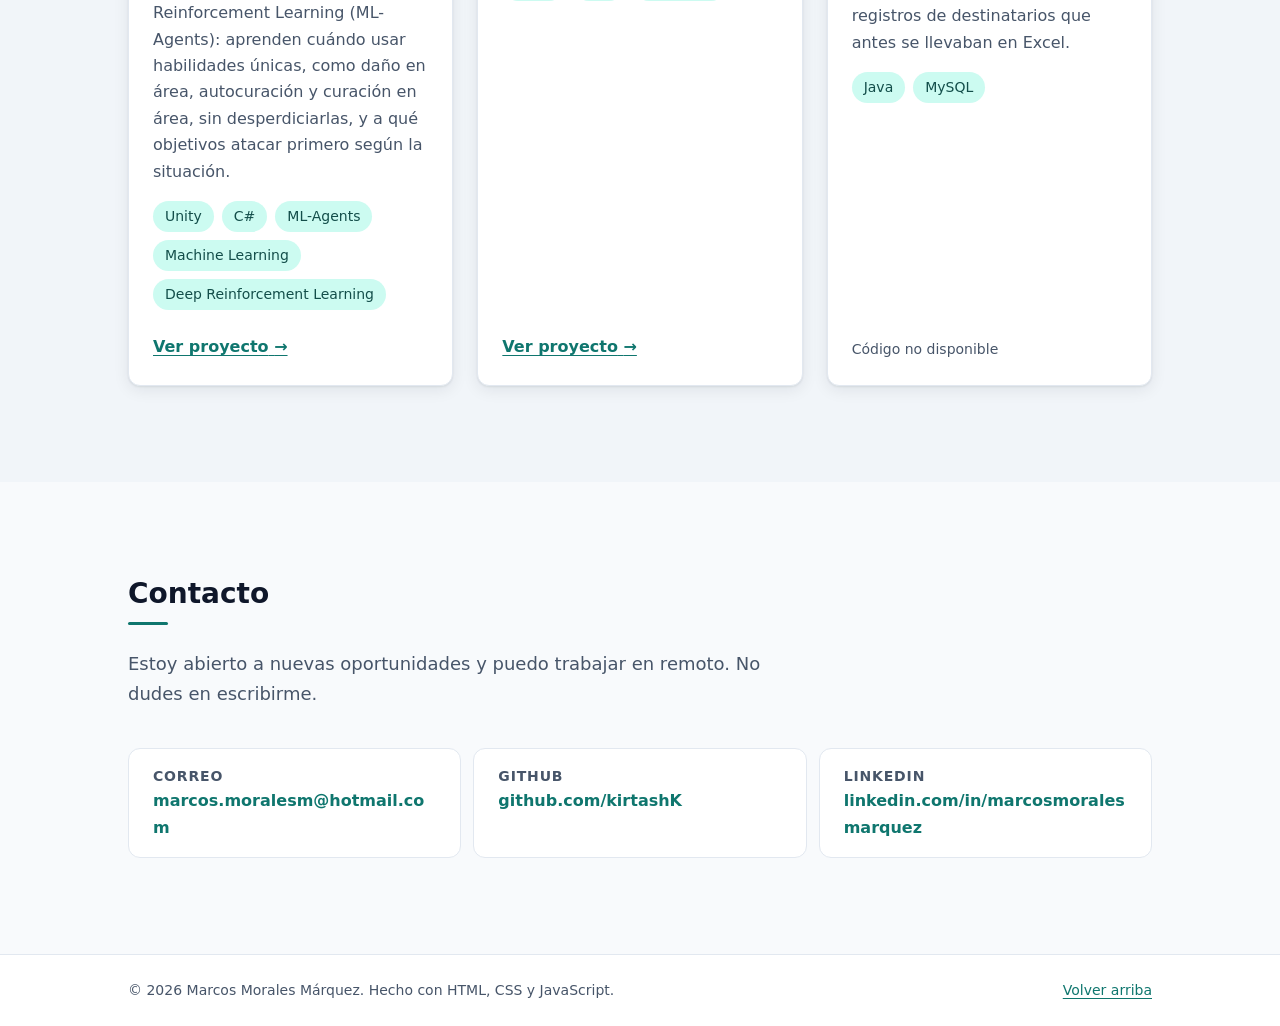
==== commit 469ba1d6: "Fill in content from CVs - Hero, about, skills, experience, education and projects on both pages - R" ====
--- a/es/index.html
+++ b/es/index.html
@@ -4,7 +4,7 @@
   <meta charset="UTF-8">
   <meta name="viewport" content="width=device-width, initial-scale=1.0">
   <title>Marcos Morales Márquez · Portafolio</title>
-  <meta name="description" content="Marcos Morales Márquez: [Frase breve]. Portafolio, proyectos y contacto.">
+  <meta name="description" content="Marcos Morales Márquez: Ingeniero Informático. Portafolio, proyectos y contacto.">
   <link rel="icon" href="../assets/favicon.svg" type="image/svg+xml">
   <!-- Language versions (absolute URLs, required by search engines) -->
   <link rel="alternate" hreflang="en" href="https://kirtashk.github.io/Portfolio/">
@@ -19,9 +19,7 @@
   <!--
     Spanish version of the site. The English version is ../index.html.
     Both pages share styles.css, script.js and assets/, and keep the same
-    structure and section ids: when you add or move a section here, do the
-    same in ../index.html.
-    Placeholders are written in [square brackets].
+    structure and section ids
   -->
 
   <a class="skip-link" href="#main-content">Saltar al contenido</a>
@@ -80,9 +78,9 @@
       <div class="container">
         <p class="hero__greeting">Hola, soy</p>
         <h1 id="hero-title" class="hero__name">Marcos Morales Márquez</h1>
-        <p class="hero__tagline">[Frase breve, p. ej. «Desarrollador backend al que le gustan las API limpias»]</p>
+        <p class="hero__tagline">Ingeniero Informático</p>
         <p class="hero__intro">
-          [Introducción breve: una o dos frases sobre a qué te dedicas y qué buscas.]
+          Graduado en Ingeniería Informática con experiencia en C++, Java, JavaScript, Python y bases de datos.
         </p>
         <div class="hero__actions">
           <a class="button button--primary" href="#projects">Ver mis proyectos</a>
@@ -96,8 +94,7 @@
       <div class="container">
         <h2 id="about-title" class="section__title">Sobre mí</h2>
         <p class="about__bio">
-          [Biografía breve, 2–4 frases: tu trayectoria, en qué te gusta trabajar,
-          las tecnologías que más usas y, si quieres, algo personal.]
+          Soy graduado en Ingeniería Informática por la Universidad de Cádiz, con mención en Sistemas de Información. He trabajado con Java y Spring Boot, C#, C++, JavaScript, Python y bases de datos SQL, y en 2025 hice prácticas como DevOps Engineer en Babel. Mi Trabajo Fin de Grado, valorado con un 9/10, aplicó Deep Reinforcement Learning a un videojuego de estrategia en tiempo real desarrollado en Unity. Hablo español nativo e inglés a nivel B2.
         </p>
       </div>
     </section>
@@ -110,29 +107,74 @@
         <!-- One <li> per group. Add or remove groups and tags freely. -->
         <ul class="skill-grid">
           <li class="skill-group">
-            <h3 class="skill-group__title">Lenguajes</h3>
-            <ul class="tag-list">
-              <li class="tag">[Lenguaje 1]</li>
-              <li class="tag">[Lenguaje 2]</li>
-              <li class="tag">[Lenguaje 3]</li>
-            </ul>
-          </li>
-
-          <li class="skill-group">
-            <h3 class="skill-group__title">Frameworks y librerías</h3>
-            <ul class="tag-list">
-              <li class="tag">[Framework 1]</li>
-              <li class="tag">[Framework 2]</li>
-              <li class="tag">[Framework 3]</li>
-            </ul>
-          </li>
-
-          <li class="skill-group">
-            <h3 class="skill-group__title">Herramientas</h3>
-            <ul class="tag-list">
-              <li class="tag">[Herramienta 1]</li>
-              <li class="tag">[Herramienta 2]</li>
-              <li class="tag">[Herramienta 3]</li>
+            <h3 class="skill-group__title">Lenguajes de programación</h3>
+            <ul class="tag-list">
+              <li class="tag">C++</li>
+              <li class="tag">C#</li>
+              <li class="tag">Java</li>
+              <li class="tag">JavaScript</li>
+              <li class="tag">Python</li>
+              <li class="tag">PHP</li>
+              <li class="tag">HTML</li>
+              <li class="tag">CSS</li>
+            </ul>
+          </li>
+
+          <li class="skill-group">
+            <h3 class="skill-group__title">Frameworks y backend</h3>
+            <ul class="tag-list">
+              <li class="tag">Spring Boot</li>
+              <li class="tag">Node.js</li>
+              <li class="tag">Unity</li>
+              <li class="tag">REST</li>
+              <li class="tag">SOAP</li>
+              <li class="tag">Kafka</li>
+              <li class="tag">Maven</li>
+              <li class="tag">Mockito</li>
+            </ul>
+          </li>
+
+          <li class="skill-group">
+            <h3 class="skill-group__title">Bases de datos</h3>
+            <ul class="tag-list">
+              <li class="tag">MySQL</li>
+              <li class="tag">Oracle</li>
+              <li class="tag">PostgreSQL</li>
+            </ul>
+          </li>
+
+          <li class="skill-group">
+            <h3 class="skill-group__title">Herramientas y DevOps</h3>
+            <ul class="tag-list">
+              <li class="tag">Git</li>
+              <li class="tag">Gitflow</li>
+              <li class="tag">Fork</li>
+              <li class="tag">Docker</li>
+              <li class="tag">Azure DevOps</li>
+              <li class="tag">Prometheus</li>
+              <li class="tag">Jira</li>
+              <li class="tag">Postman</li>
+              <li class="tag">DBeaver</li>
+            </ul>
+          </li>
+
+          <li class="skill-group">
+            <h3 class="skill-group__title">Buenas prácticas</h3>
+            <ul class="tag-list">
+              <li class="tag">SOLID</li>
+              <li class="tag">Clean Code</li>
+              <li class="tag">Arquitectura hexagonal</li>
+              <li class="tag">MVC</li>
+              <li class="tag">Testing unitario</li>
+              <li class="tag">Scrum</li>
+            </ul>
+          </li>
+
+          <li class="skill-group">
+            <h3 class="skill-group__title">Idiomas</h3>
+            <ul class="tag-list">
+              <li class="tag">Español (nativo)</li>
+              <li class="tag">Inglés (B2, preparando C1)</li>
             </ul>
           </li>
         </ul>
@@ -150,17 +192,24 @@
             <h3 class="experience__subtitle">Trabajo</h3>
             <ol class="timeline">
               <li class="timeline__item">
-                <h4 class="timeline__title">[Puesto]</h4>
-                <p class="timeline__meta">[Empresa] · [Año de inicio] – [Año de fin o «Actualidad»]</p>
-                <p class="timeline__description">
-                  [Una o dos frases: qué hacías y qué conseguiste.]
-                </p>
-              </li>
-              <li class="timeline__item">
-                <h4 class="timeline__title">[Puesto]</h4>
-                <p class="timeline__meta">[Empresa] · [Año de inicio] – [Año de fin]</p>
-                <p class="timeline__description">
-                  [Una o dos frases: qué hacías y qué conseguiste.]
+                <h4 class="timeline__title">DevOps Engineer (prácticas)</h4>
+                <p class="timeline__meta">Babel · Marzo 2025 - Septiembre 2025</p>
+                <p class="timeline__description">
+                  Dos meses de bootcamp de Java Spring y, después, cuatro meses trabajando para un cliente del sector bancario: corrección de decenas de vulnerabilidades, patching de los 8 servidores de desarrollo y test de dos proyectos, gestión de firewalls y de Non Personal Accounts, monitorización y alertas, decomisión de conexiones externas y cumplimiento de los controles de IT Risk de ambos proyectos.
+                </p>
+              </li>
+              <li class="timeline__item">
+                <h4 class="timeline__title">Voluntario informático</h4>
+                <p class="timeline__meta">Colegio Salesiano Manuel Lora Tamayo · Septiembre 2022 - Junio 2023</p>
+                <p class="timeline__description">
+                  Reparación de unos 12 ordenadores y mantenimiento de conexiones y hardware. Desarrollo de un programa en Java de control de asistencia que sustituyó el registro manual de las entradas y salidas de cada voluntario, y migración de los registros de destinatarios del colegio de hojas de Excel a una base de datos MySQL. Ambos siguieron en uso después.
+                </p>
+              </li>
+              <li class="timeline__item">
+                <h4 class="timeline__title">Ingeniero Informático (prácticas)</h4>
+                <p class="timeline__meta">Dynamics VR SL · Junio 2022 - Agosto 2022</p>
+                <p class="timeline__description">
+                  Desarrollo de CRUD y testing para la base de datos MySQL de la empresa, desarrollo del back-end de su web y mantenimiento de la base de datos, que se puso en producción.
                 </p>
               </li>
             </ol>
@@ -170,17 +219,17 @@
             <h3 class="experience__subtitle">Formación</h3>
             <ol class="timeline">
               <li class="timeline__item">
-                <h4 class="timeline__title">[Título o curso]</h4>
-                <p class="timeline__meta">[Centro o institución] · [Año de inicio] – [Año de fin]</p>
-                <p class="timeline__description">
-                  [Opcional: una frase sobre la especialidad, el proyecto final o el resultado.]
-                </p>
-              </li>
-              <li class="timeline__item">
-                <h4 class="timeline__title">[Título o curso]</h4>
-                <p class="timeline__meta">[Centro o institución] · [Año de inicio] – [Año de fin]</p>
-                <p class="timeline__description">
-                  [Opcional: una frase sobre la especialidad, el proyecto final o el resultado.]
+                <h4 class="timeline__title">Grado en Ingeniería Informática</h4>
+                <p class="timeline__meta">Universidad de Cádiz · Septiembre 2019 - Julio 2026</p>
+                <p class="timeline__description">
+                  Mención en Sistemas de Información. Trabajo Fin de Grado valorado con un 9/10: un videojuego de estrategia en tiempo real en Unity (C#) cuyas unidades se entrenan con Deep Reinforcement Learning (ML-Agents) para elegir sus objetivos y usar sus habilidades.
+                </p>
+              </li>
+              <li class="timeline__item">
+                <h4 class="timeline__title">Bootcamp Java Spring (200 horas)</h4>
+                <p class="timeline__meta">Babel · Marzo 2025 - Abril 2025</p>
+                <p class="timeline__description">
+                  Java, Spring Boot, principios SOLID, Clean Code, arquitectura hexagonal, testing unitario con Mockito, REST y SOAP, Kafka, Docker, PostgreSQL, Scrum y Gitflow.
                 </p>
               </li>
             </ol>
@@ -197,54 +246,53 @@
         <ul class="project-grid">
           <li>
             <article class="project-card">
-              <h3 class="project-card__title">[Título del proyecto 1]</h3>
+              <h3 class="project-card__title">Videojuego de estrategia en tiempo real con una IA que aprende sola</h3>
               <p class="project-card__description">
-                [Descripción breve: qué hace y qué problema resuelve.]
+                Trabajo Fin de Grado, valorado con un 9/10: un videojuego de estrategia en tiempo real desarrollado en Unity. Sus unidades se entrenan con Deep Reinforcement Learning (ML-Agents): aprenden cuándo usar habilidades únicas, como daño en área, autocuración y curación en área, sin desperdiciarlas, y a qué objetivos atacar primero según la situación.
               </p>
               <ul class="tag-list" aria-label="Tecnologías">
-                <li class="tag">[Tecnología 1]</li>
-                <li class="tag">[Tecnología 2]</li>
-                <li class="tag">[Tecnología 3]</li>
+                <li class="tag">Unity</li>
+                <li class="tag">C#</li>
+                <li class="tag">ML-Agents</li>
+                <li class="tag">Machine Learning</li>
+                <li class="tag">Deep Reinforcement Learning</li>
               </ul>
-              <a class="project-card__link" href="#">
+              <a class="project-card__link" href="https://github.com/kirtashK/TFG-Unity">
                 <span>Ver proyecto</span>
-                <span class="visually-hidden">: [Título del proyecto 1]</span>
+                <span class="visually-hidden">: Videojuego de estrategia en tiempo real con una IA que aprende sola</span>
               </a>
             </article>
           </li>
 
           <li>
             <article class="project-card">
-              <h3 class="project-card__title">[Título del proyecto 2]</h3>
+              <h3 class="project-card__title">Web de portafolio</h3>
               <p class="project-card__description">
-                [Descripción breve: qué hace y qué problema resuelve.]
+                Este sitio: un portafolio adaptable y accesible, en inglés y español y con tema oscuro, hecho con HTML, CSS y JavaScript sin frameworks.
               </p>
               <ul class="tag-list" aria-label="Tecnologías">
-                <li class="tag">[Tecnología 1]</li>
-                <li class="tag">[Tecnología 2]</li>
+                <li class="tag">HTML</li>
+                <li class="tag">CSS</li>
+                <li class="tag">JavaScript</li>
               </ul>
-              <a class="project-card__link" href="#">
+              <a class="project-card__link" href="https://github.com/kirtashK/Portfolio">
                 <span>Ver proyecto</span>
-                <span class="visually-hidden">: [Título del proyecto 2]</span>
+                <span class="visually-hidden">: Web de portafolio</span>
               </a>
             </article>
           </li>
 
           <li>
             <article class="project-card">
-              <h3 class="project-card__title">[Título del proyecto 3]</h3>
+              <h3 class="project-card__title">Control de asistencia del voluntariado</h3>
               <p class="project-card__description">
-                [Descripción breve: qué hace y qué problema resuelve.]
+                Programa en Java que sustituyó el registro manual de las entradas y salidas de cada voluntario en el Colegio Salesiano Manuel Lora Tamayo, junto con una base de datos MySQL que reemplazó los registros de destinatarios que antes se llevaban en Excel.
               </p>
               <ul class="tag-list" aria-label="Tecnologías">
-                <li class="tag">[Tecnología 1]</li>
-                <li class="tag">[Tecnología 2]</li>
-                <li class="tag">[Tecnología 3]</li>
+                <li class="tag">Java</li>
+                <li class="tag">MySQL</li>
               </ul>
-              <a class="project-card__link" href="#">
-                <span>Ver proyecto</span>
-                <span class="visually-hidden">: [Título del proyecto 3]</span>
-              </a>
+              <p class="project-card__note">Código no disponible</p>
             </article>
           </li>
         </ul>
@@ -256,7 +304,7 @@
       <div class="container">
         <h2 id="contact-title" class="section__title">Contacto</h2>
         <p class="contact__intro">
-          [Una frase invitando a escribirte, p. ej. «Estoy abierto a nuevas oportunidades. No dudes en escribirme.»]
+          Estoy abierto a nuevas oportunidades y puedo trabajar en remoto. No dudes en escribirme.
         </p>
         <ul class="contact-list">
           <li>
--- a/styles.css
+++ b/styles.css
@@ -785,6 +785,14 @@
   content: " \2192";
 }
 
+/* Shown in place of the link when a project has nothing public to link to */
+.project-card__note {
+  margin-top: auto;
+  padding-top: var(--space-lg);
+  color: var(--color-text-muted);
+  font-size: var(--font-size-sm);
+}
+
 
 /* ==========================================================================
    12. Contact
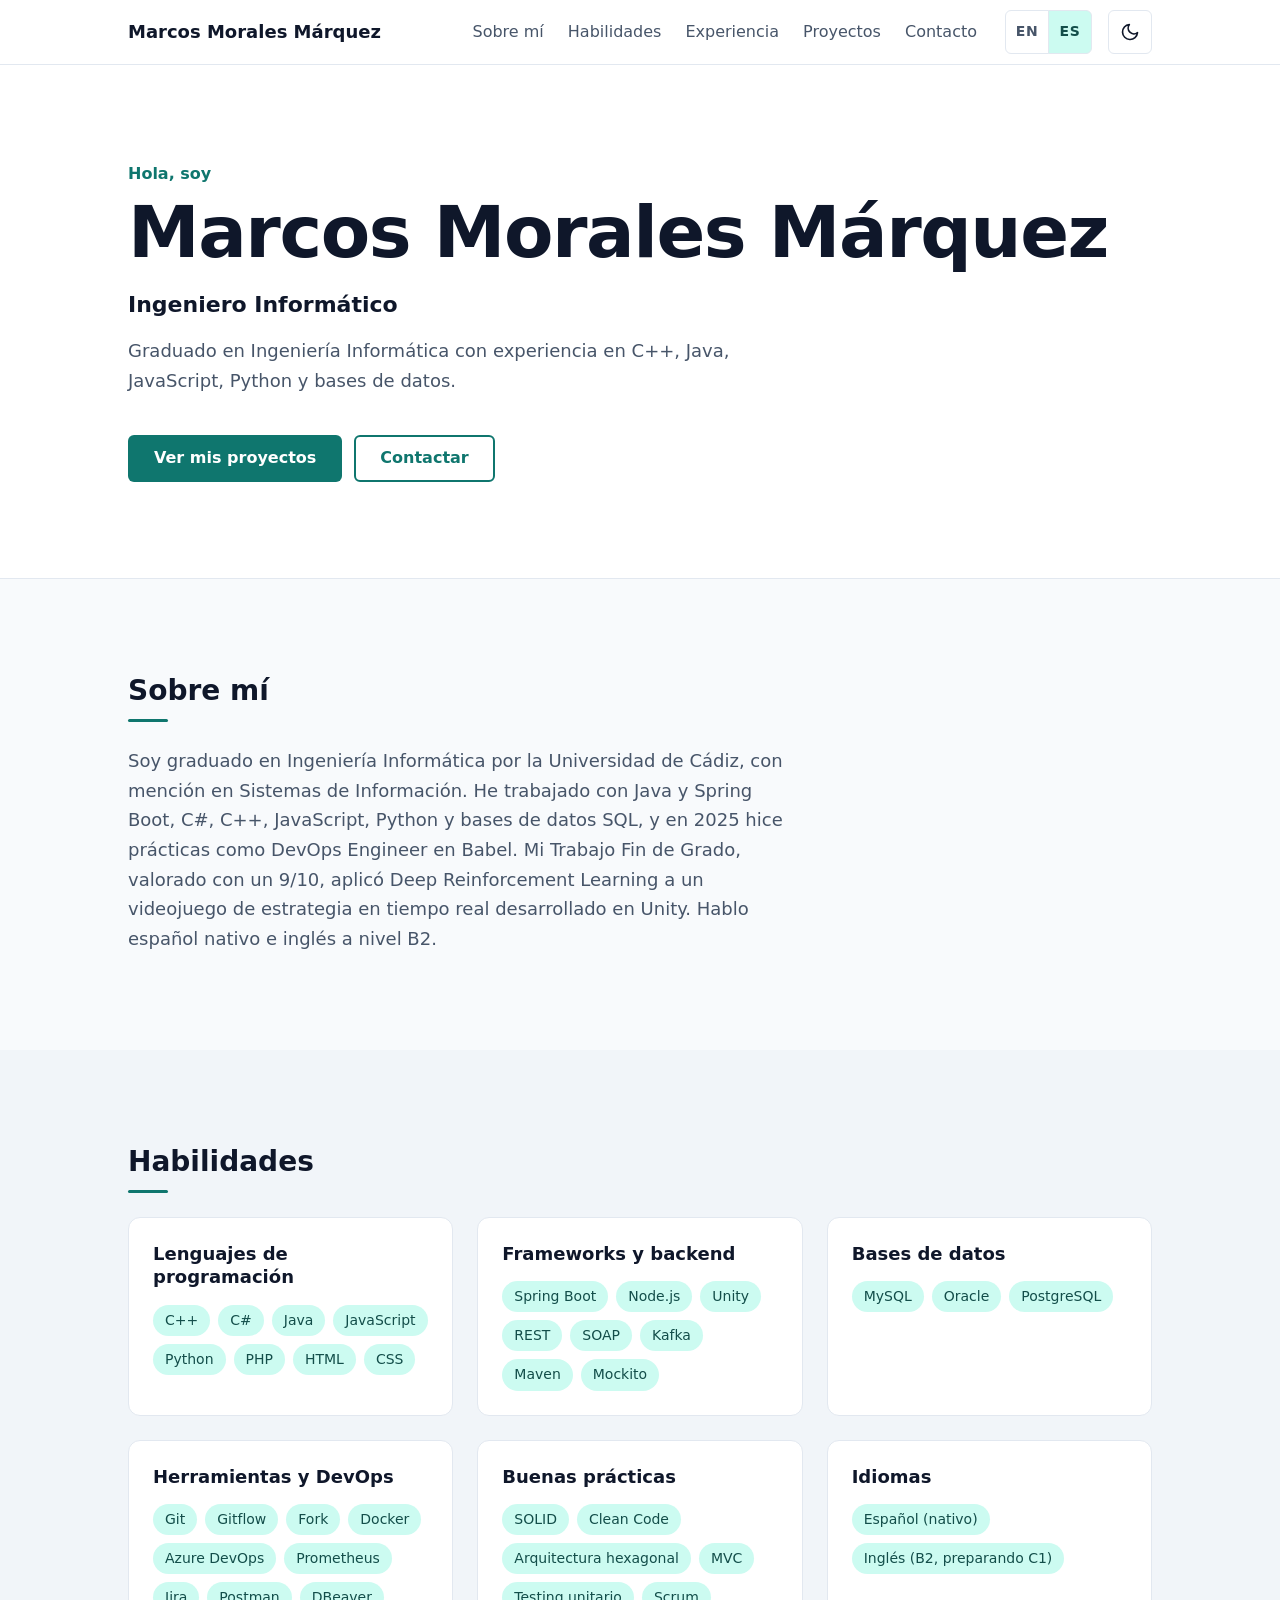
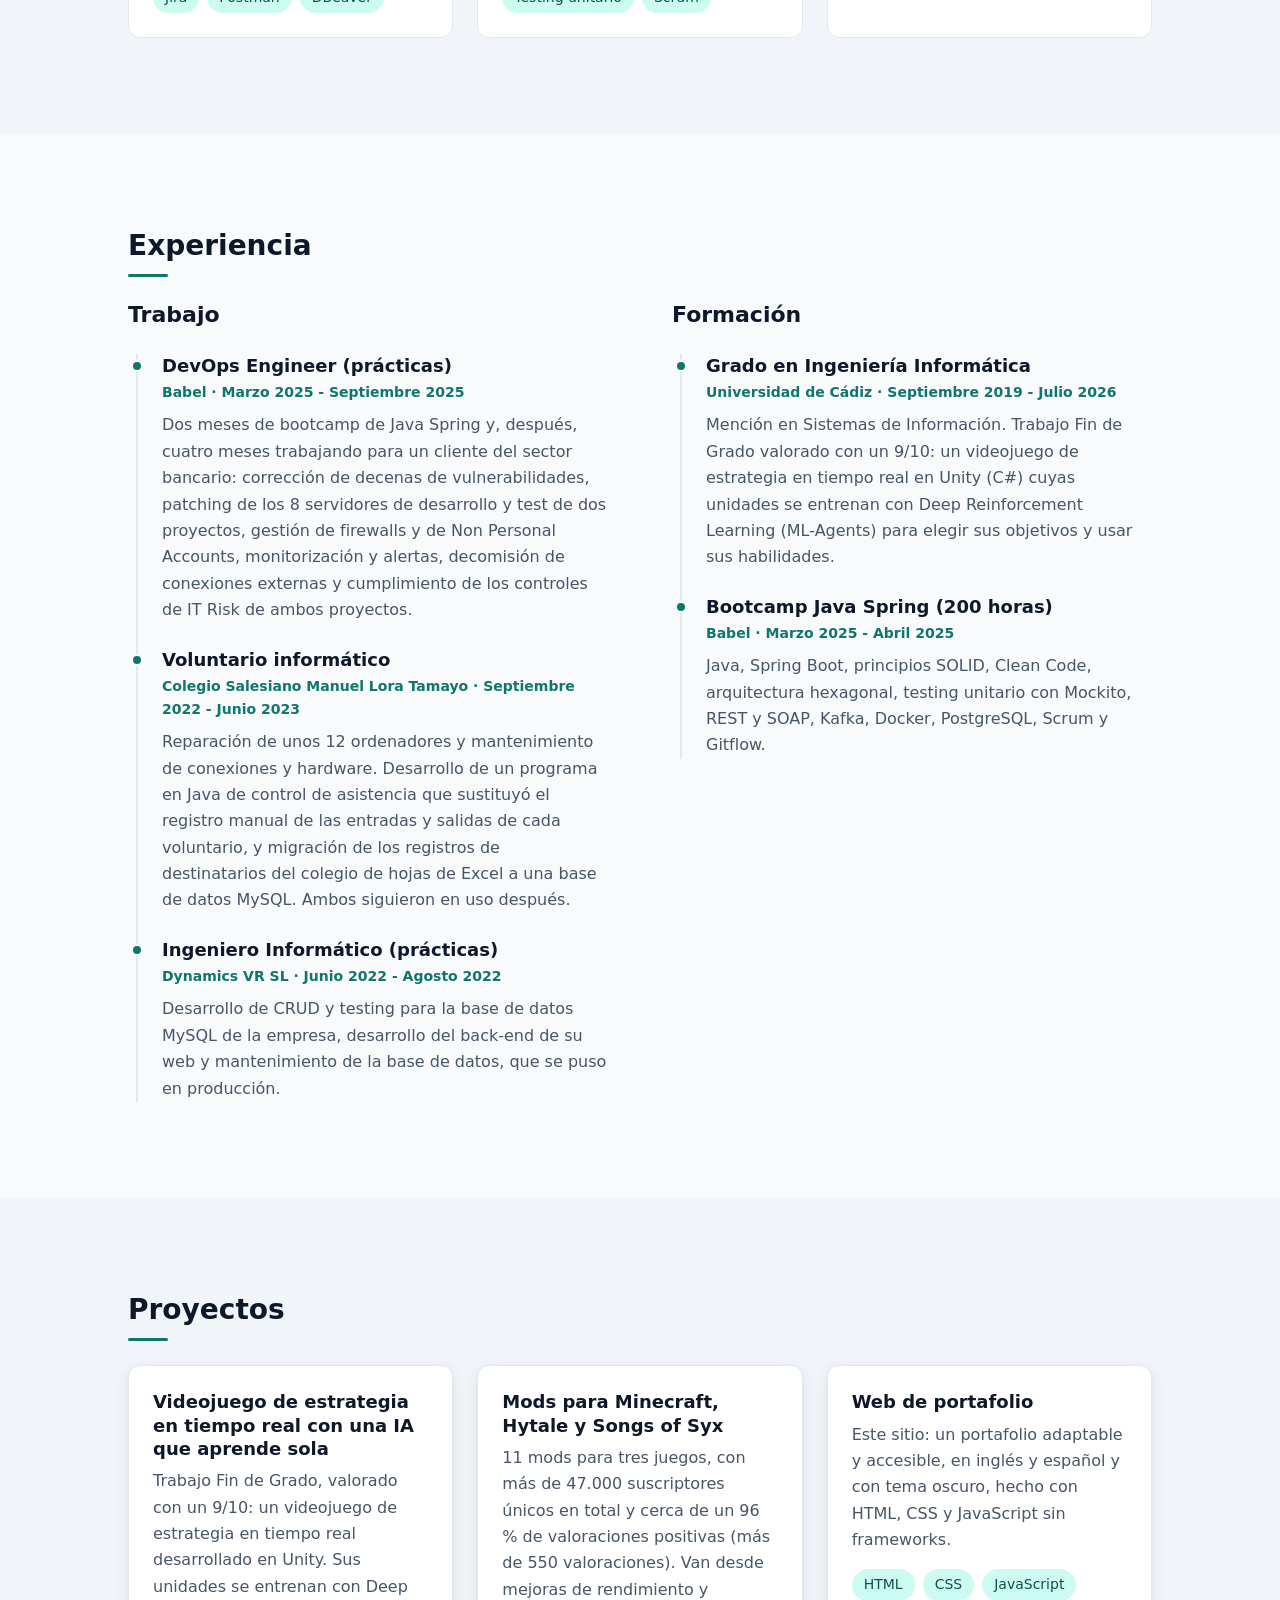
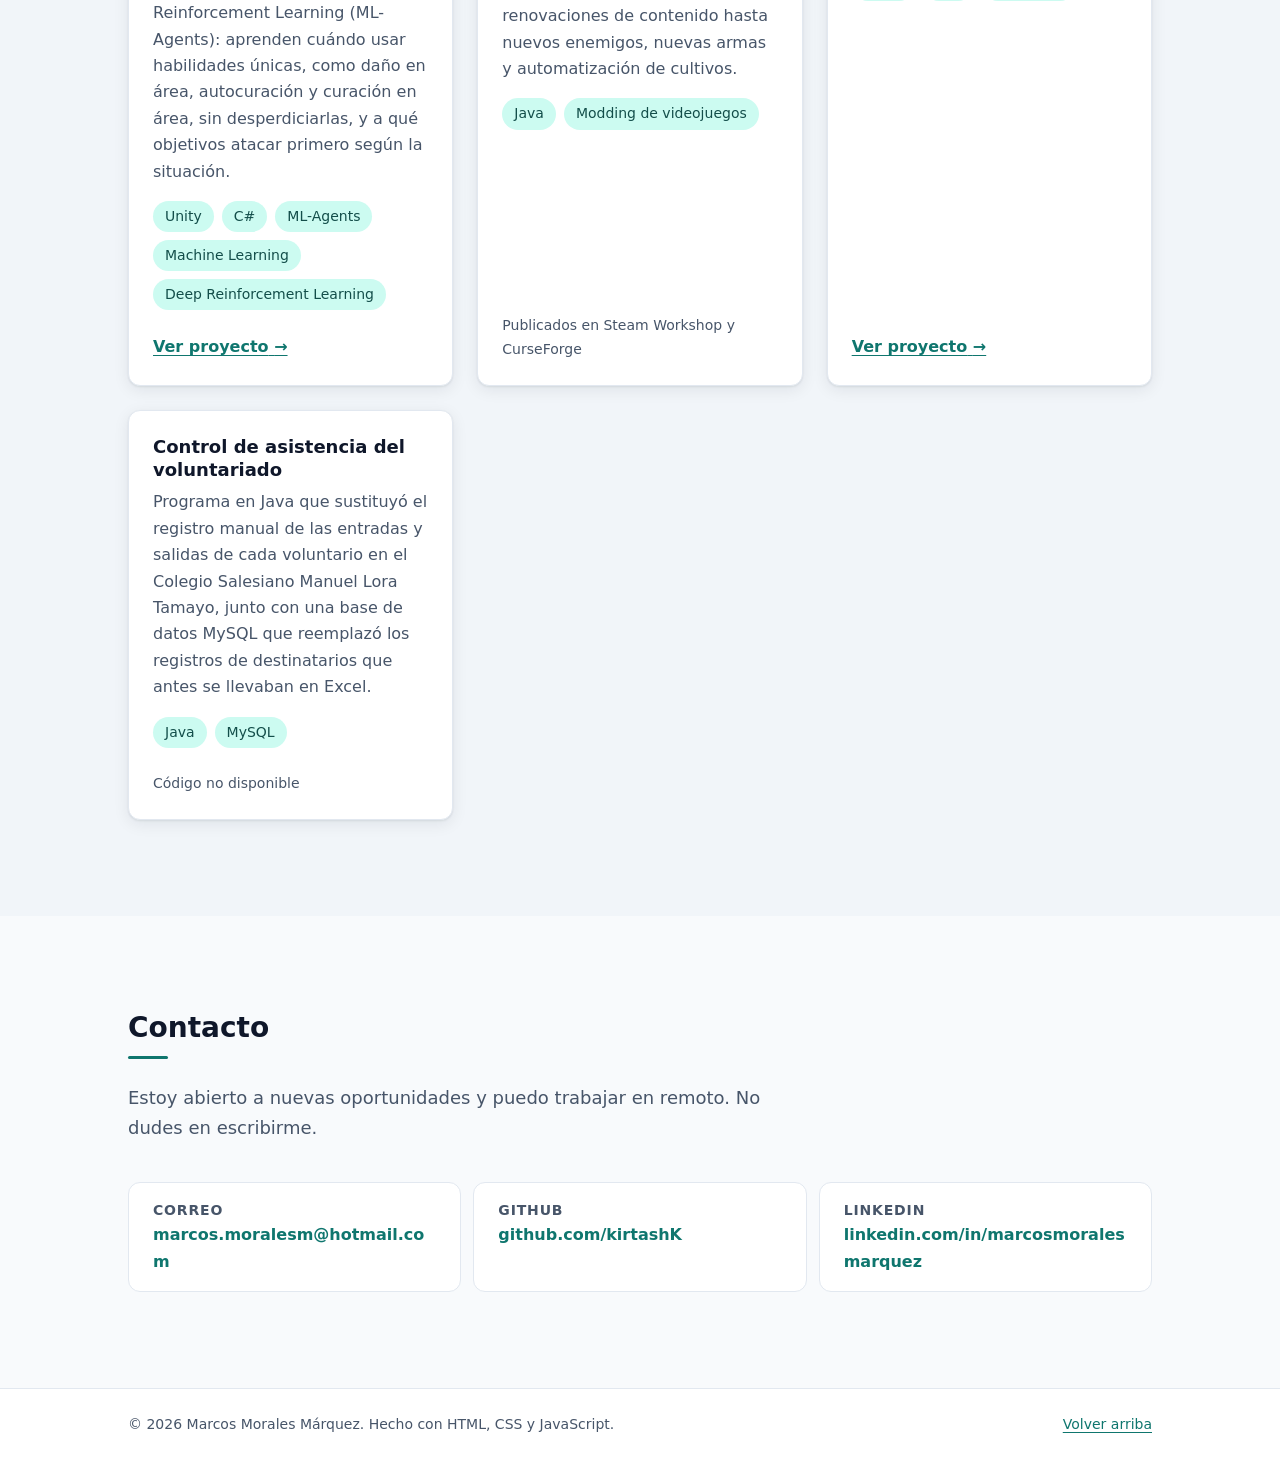
==== commit 95a90ed0: "Add game mods project card Second project card on both pages: 11 mods for Minecraft, Hytale and Song" ====
--- a/es/index.html
+++ b/es/index.html
@@ -266,6 +266,20 @@
 
           <li>
             <article class="project-card">
+              <h3 class="project-card__title">Mods para Minecraft, Hytale y Songs of Syx</h3>
+              <p class="project-card__description">
+                11 mods para tres juegos, con más de 47.000 suscriptores únicos en total y cerca de un 96 % de valoraciones positivas (más de 550 valoraciones). Van desde mejoras de rendimiento y renovaciones de contenido hasta nuevos enemigos, nuevas armas y automatización de cultivos.
+              </p>
+              <ul class="tag-list" aria-label="Tecnologías">
+                <li class="tag">Java</li>
+                <li class="tag">Modding de videojuegos</li>
+              </ul>
+              <p class="project-card__note">Publicados en Steam Workshop y CurseForge</p>
+            </article>
+          </li>
+
+          <li>
+            <article class="project-card">
               <h3 class="project-card__title">Web de portafolio</h3>
               <p class="project-card__description">
                 Este sitio: un portafolio adaptable y accesible, en inglés y español y con tema oscuro, hecho con HTML, CSS y JavaScript sin frameworks.
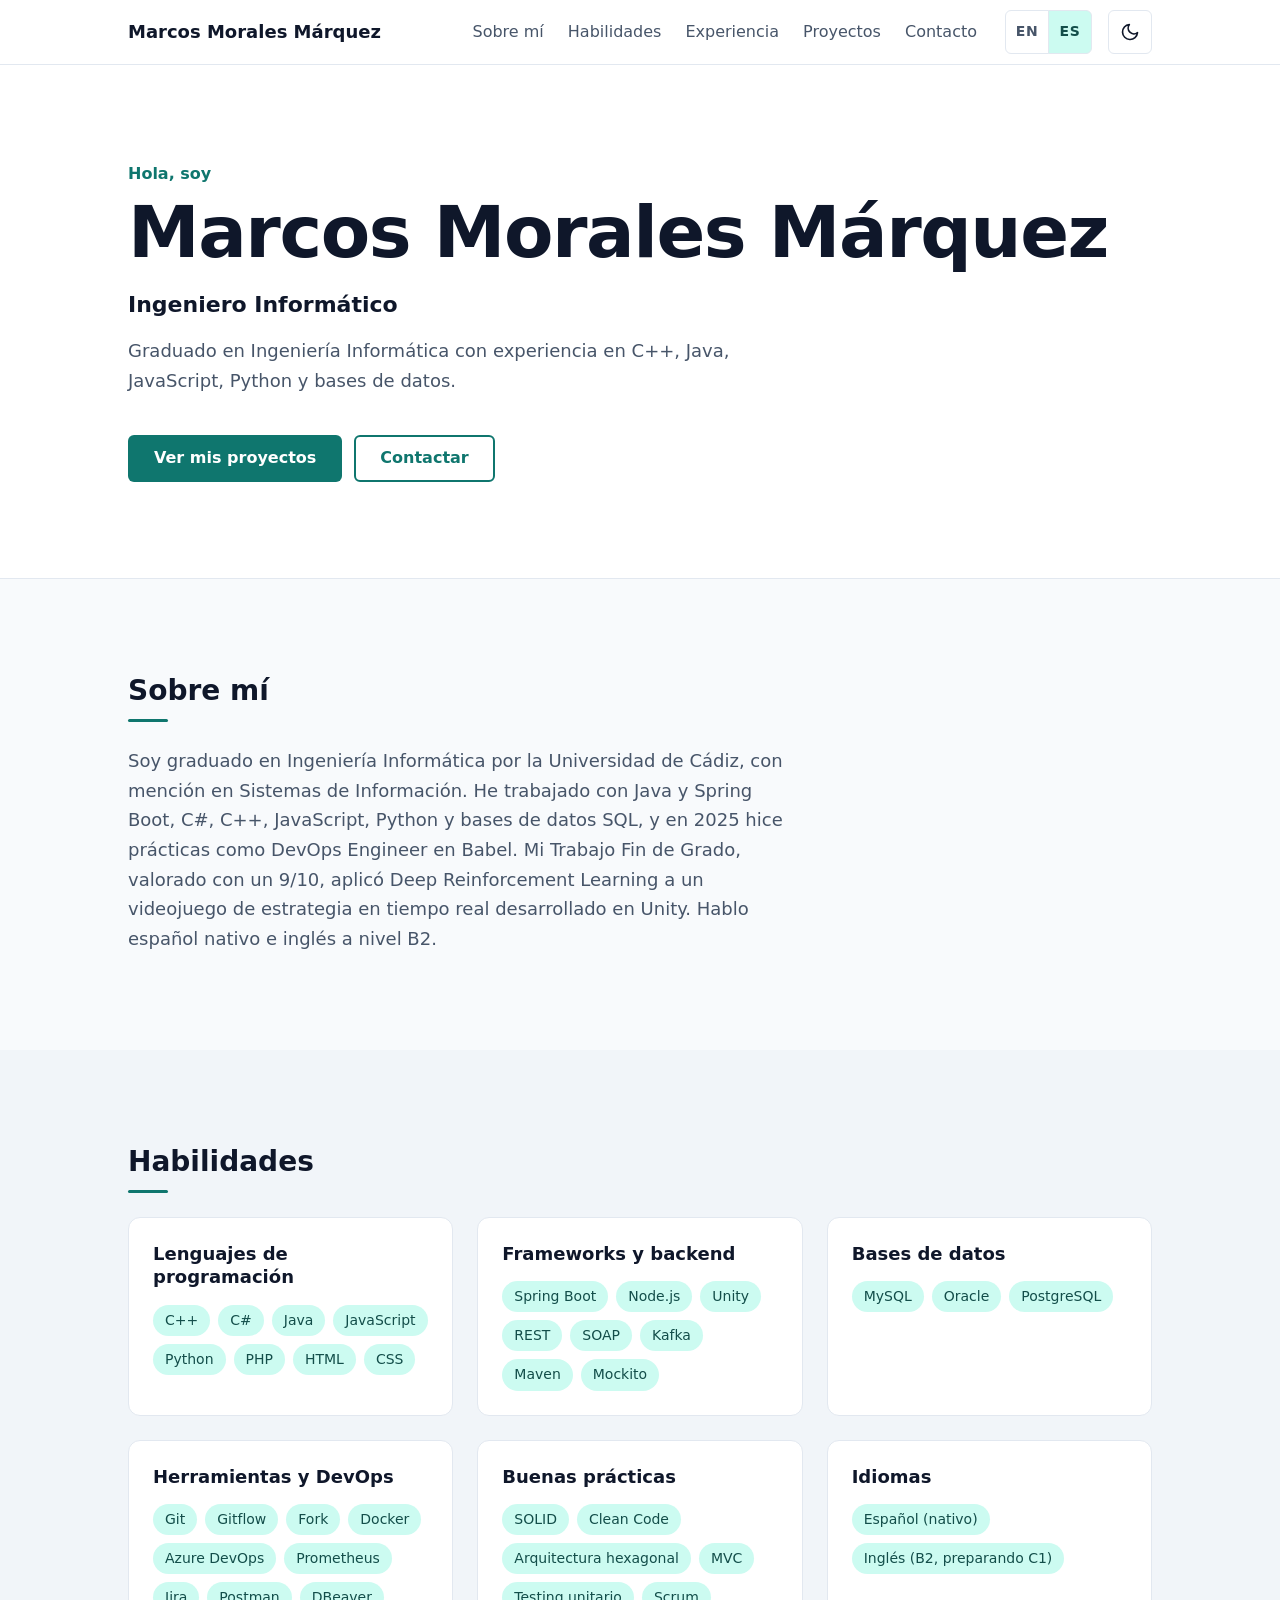
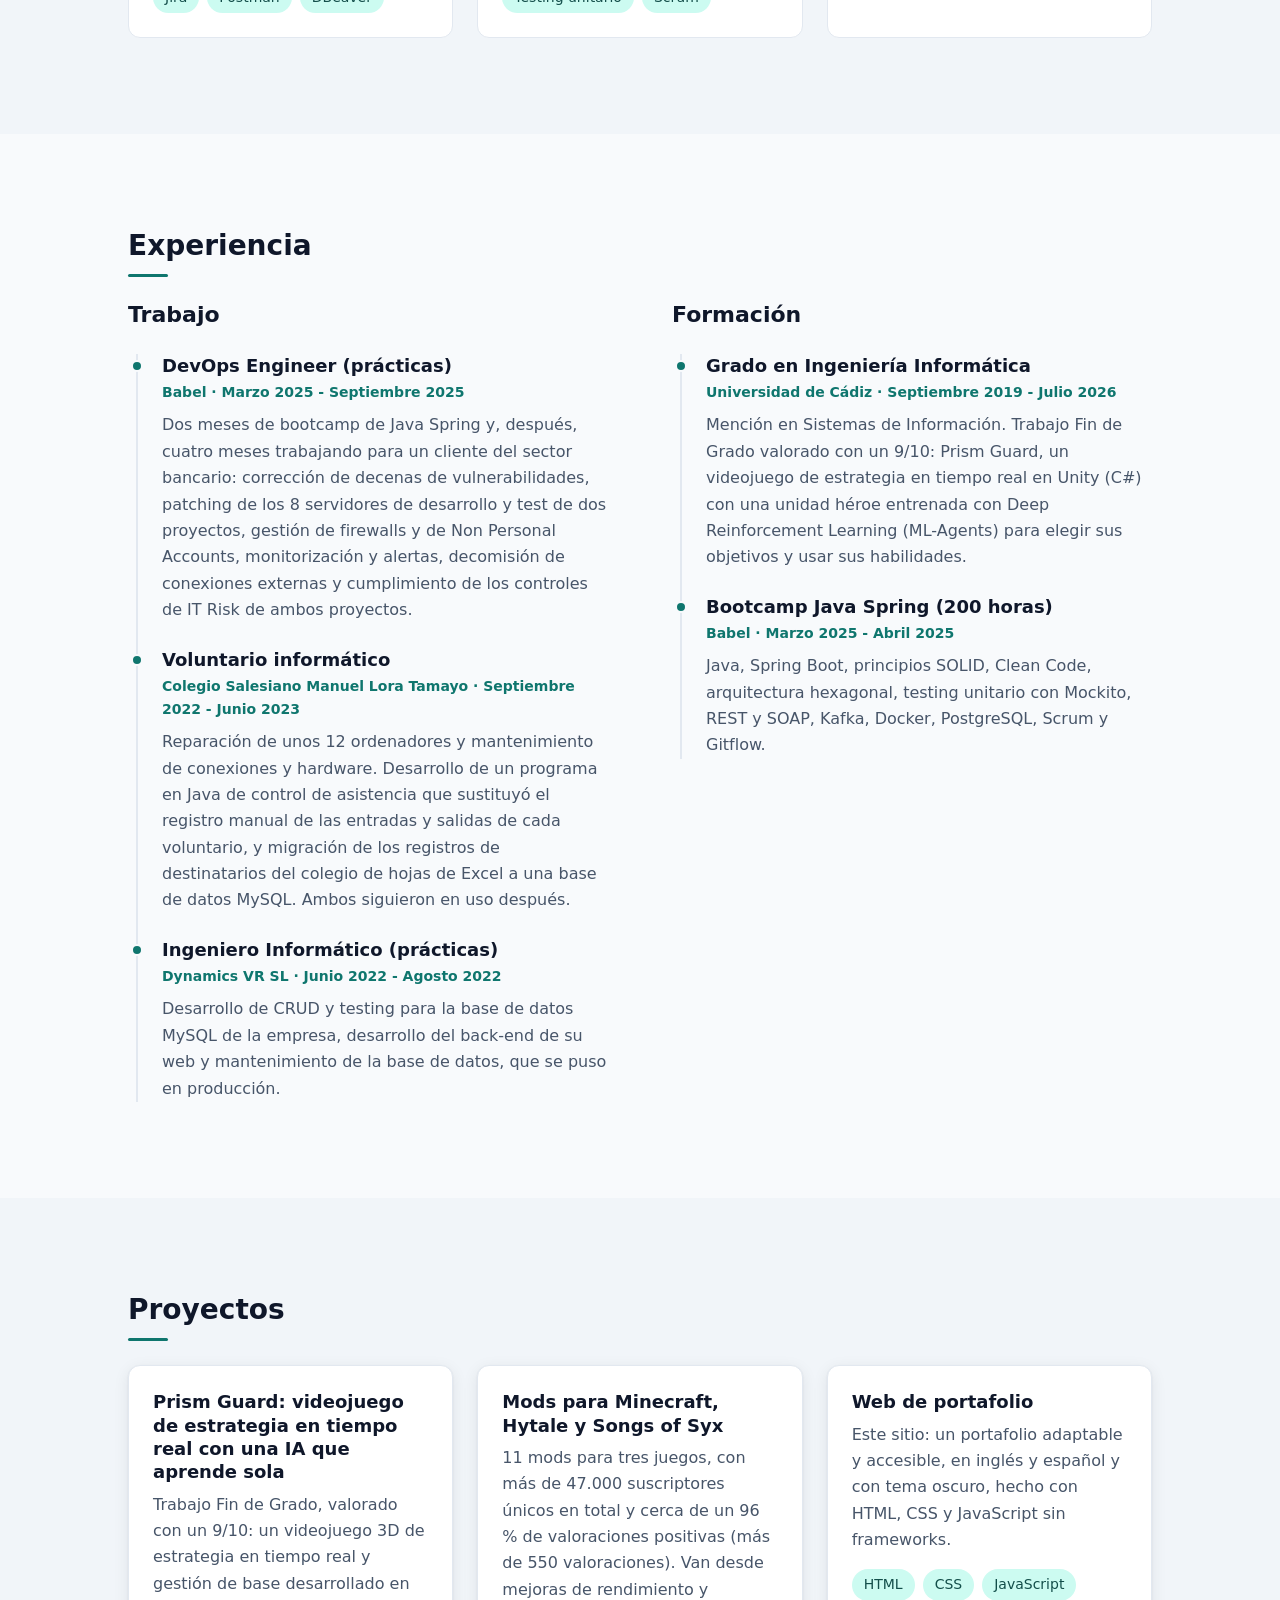
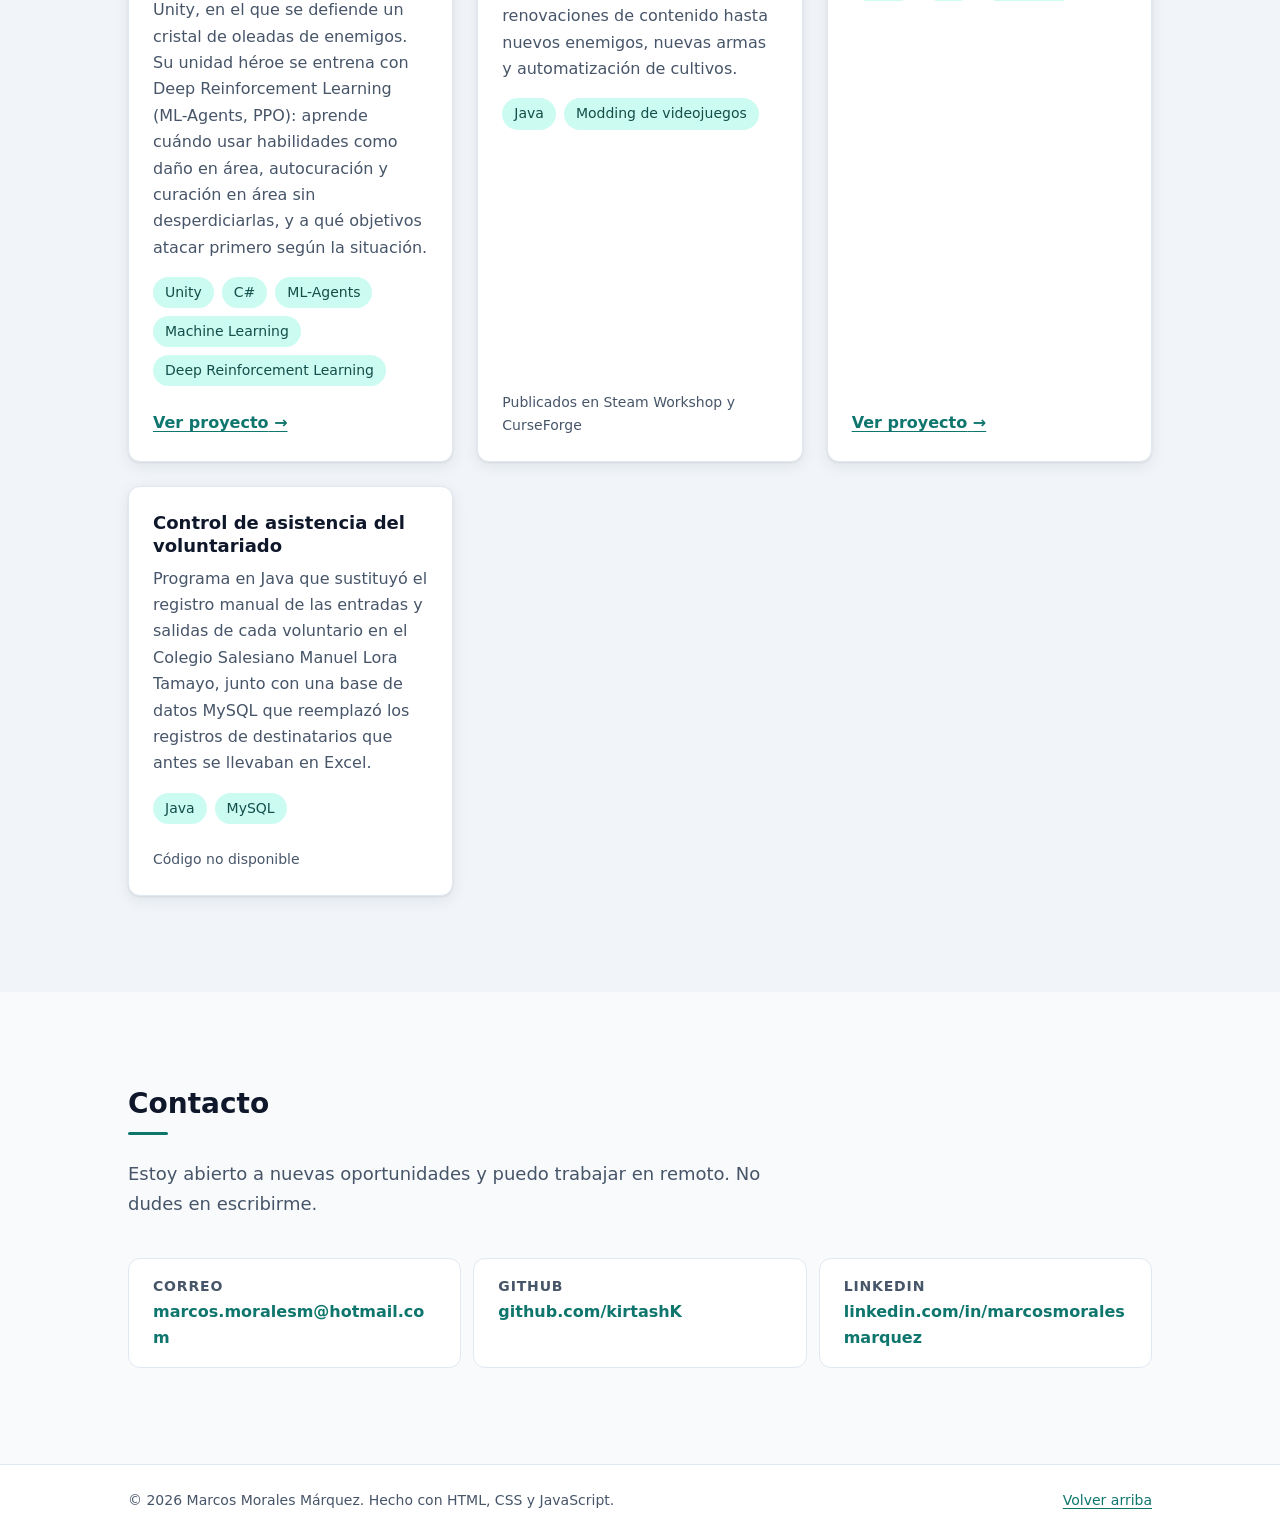
==== commit e7ec9374: "Update final project link & name" ====
--- a/es/index.html
+++ b/es/index.html
@@ -222,7 +222,7 @@
                 <h4 class="timeline__title">Grado en Ingeniería Informática</h4>
                 <p class="timeline__meta">Universidad de Cádiz · Septiembre 2019 - Julio 2026</p>
                 <p class="timeline__description">
-                  Mención en Sistemas de Información. Trabajo Fin de Grado valorado con un 9/10: un videojuego de estrategia en tiempo real en Unity (C#) cuyas unidades se entrenan con Deep Reinforcement Learning (ML-Agents) para elegir sus objetivos y usar sus habilidades.
+                  Mención en Sistemas de Información. Trabajo Fin de Grado valorado con un 9/10: Prism Guard, un videojuego de estrategia en tiempo real en Unity (C#) con una unidad héroe entrenada con Deep Reinforcement Learning (ML-Agents) para elegir sus objetivos y usar sus habilidades.
                 </p>
               </li>
               <li class="timeline__item">
@@ -246,9 +246,9 @@
         <ul class="project-grid">
           <li>
             <article class="project-card">
-              <h3 class="project-card__title">Videojuego de estrategia en tiempo real con una IA que aprende sola</h3>
+              <h3 class="project-card__title">Prism Guard: videojuego de estrategia en tiempo real con una IA que aprende sola</h3>
               <p class="project-card__description">
-                Trabajo Fin de Grado, valorado con un 9/10: un videojuego de estrategia en tiempo real desarrollado en Unity. Sus unidades se entrenan con Deep Reinforcement Learning (ML-Agents): aprenden cuándo usar habilidades únicas, como daño en área, autocuración y curación en área, sin desperdiciarlas, y a qué objetivos atacar primero según la situación.
+                Trabajo Fin de Grado, valorado con un 9/10: un videojuego 3D de estrategia en tiempo real y gestión de base desarrollado en Unity, en el que se defiende un cristal de oleadas de enemigos. Su unidad héroe se entrena con Deep Reinforcement Learning (ML-Agents, PPO): aprende cuándo usar habilidades como daño en área, autocuración y curación en área sin desperdiciarlas, y a qué objetivos atacar primero según la situación.
               </p>
               <ul class="tag-list" aria-label="Tecnologías">
                 <li class="tag">Unity</li>
@@ -257,9 +257,9 @@
                 <li class="tag">Machine Learning</li>
                 <li class="tag">Deep Reinforcement Learning</li>
               </ul>
-              <a class="project-card__link" href="https://github.com/kirtashK/TFG-Unity">
+              <a class="project-card__link" href="https://github.com/kirtashK/TFG-PrismGuard">
                 <span>Ver proyecto</span>
-                <span class="visually-hidden">: Videojuego de estrategia en tiempo real con una IA que aprende sola</span>
+                <span class="visually-hidden">: Prism Guard: videojuego de estrategia en tiempo real con una IA que aprende sola</span>
               </a>
             </article>
           </li>
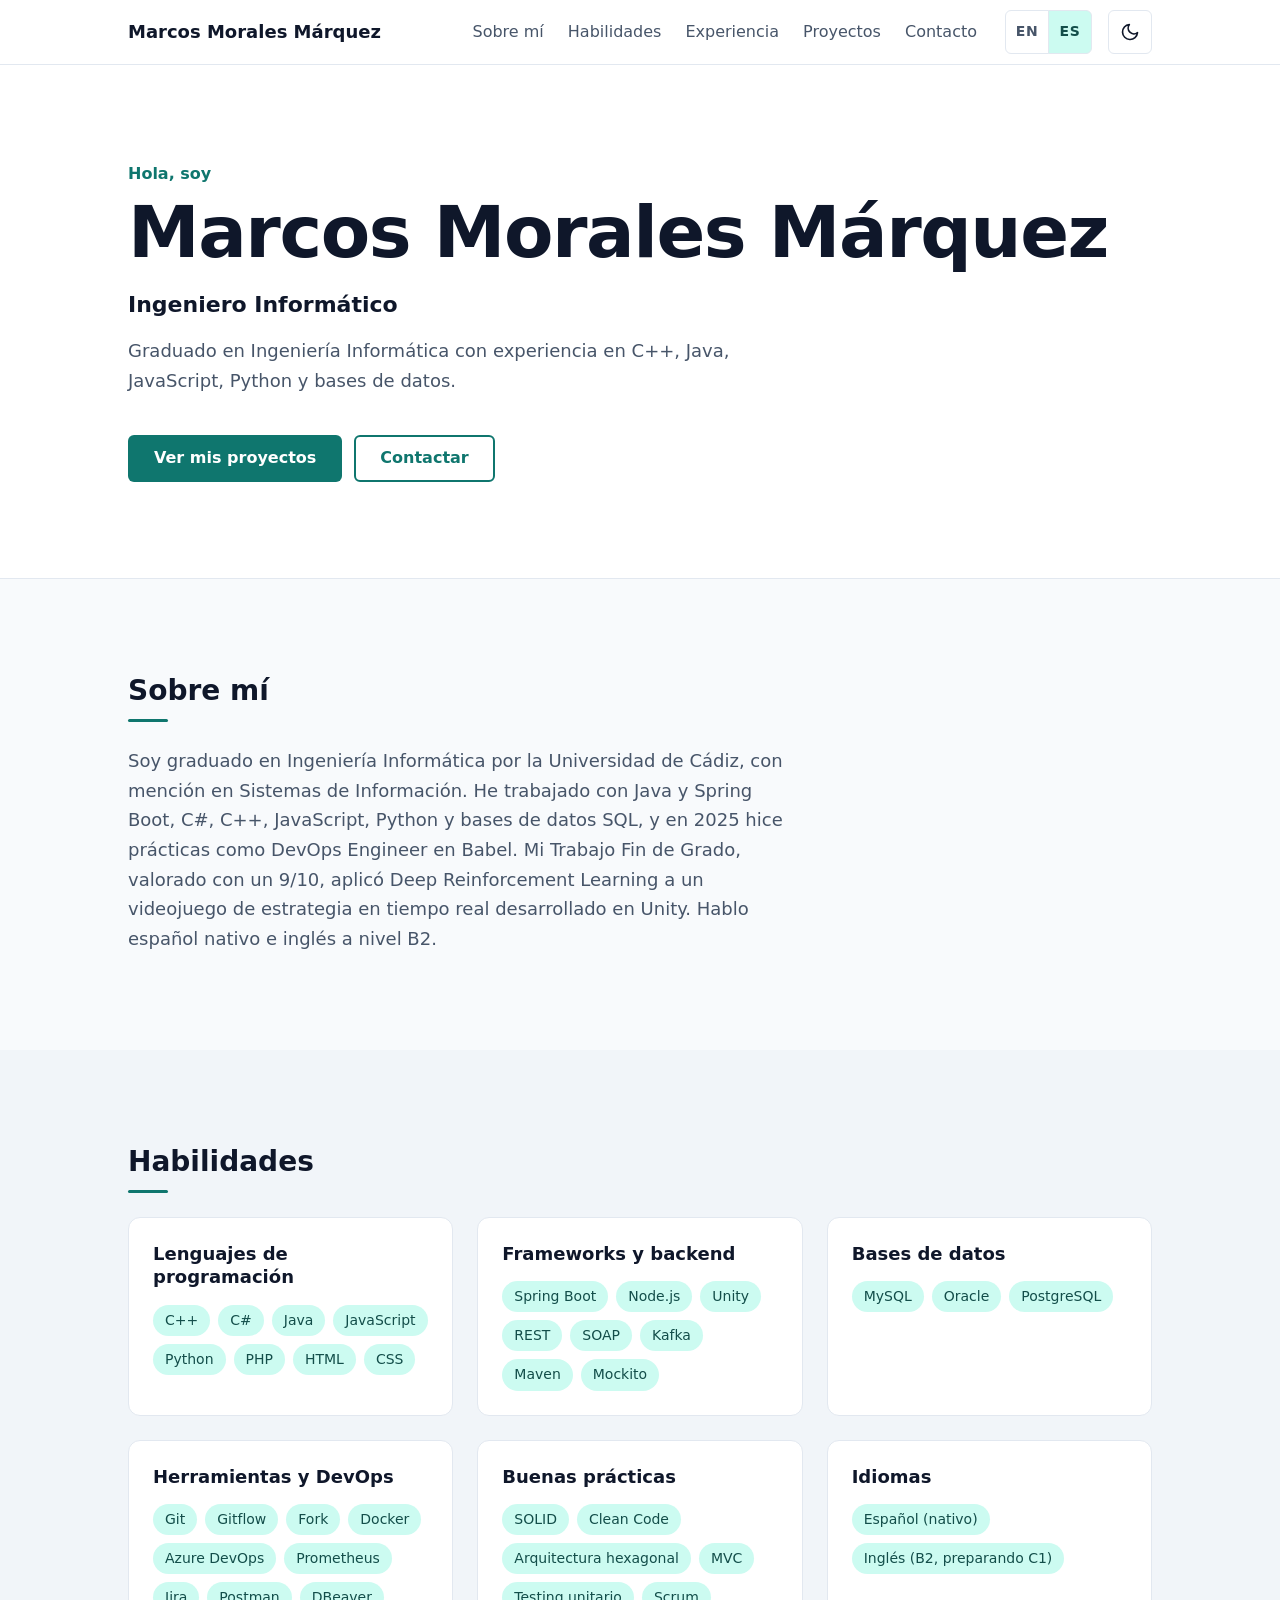
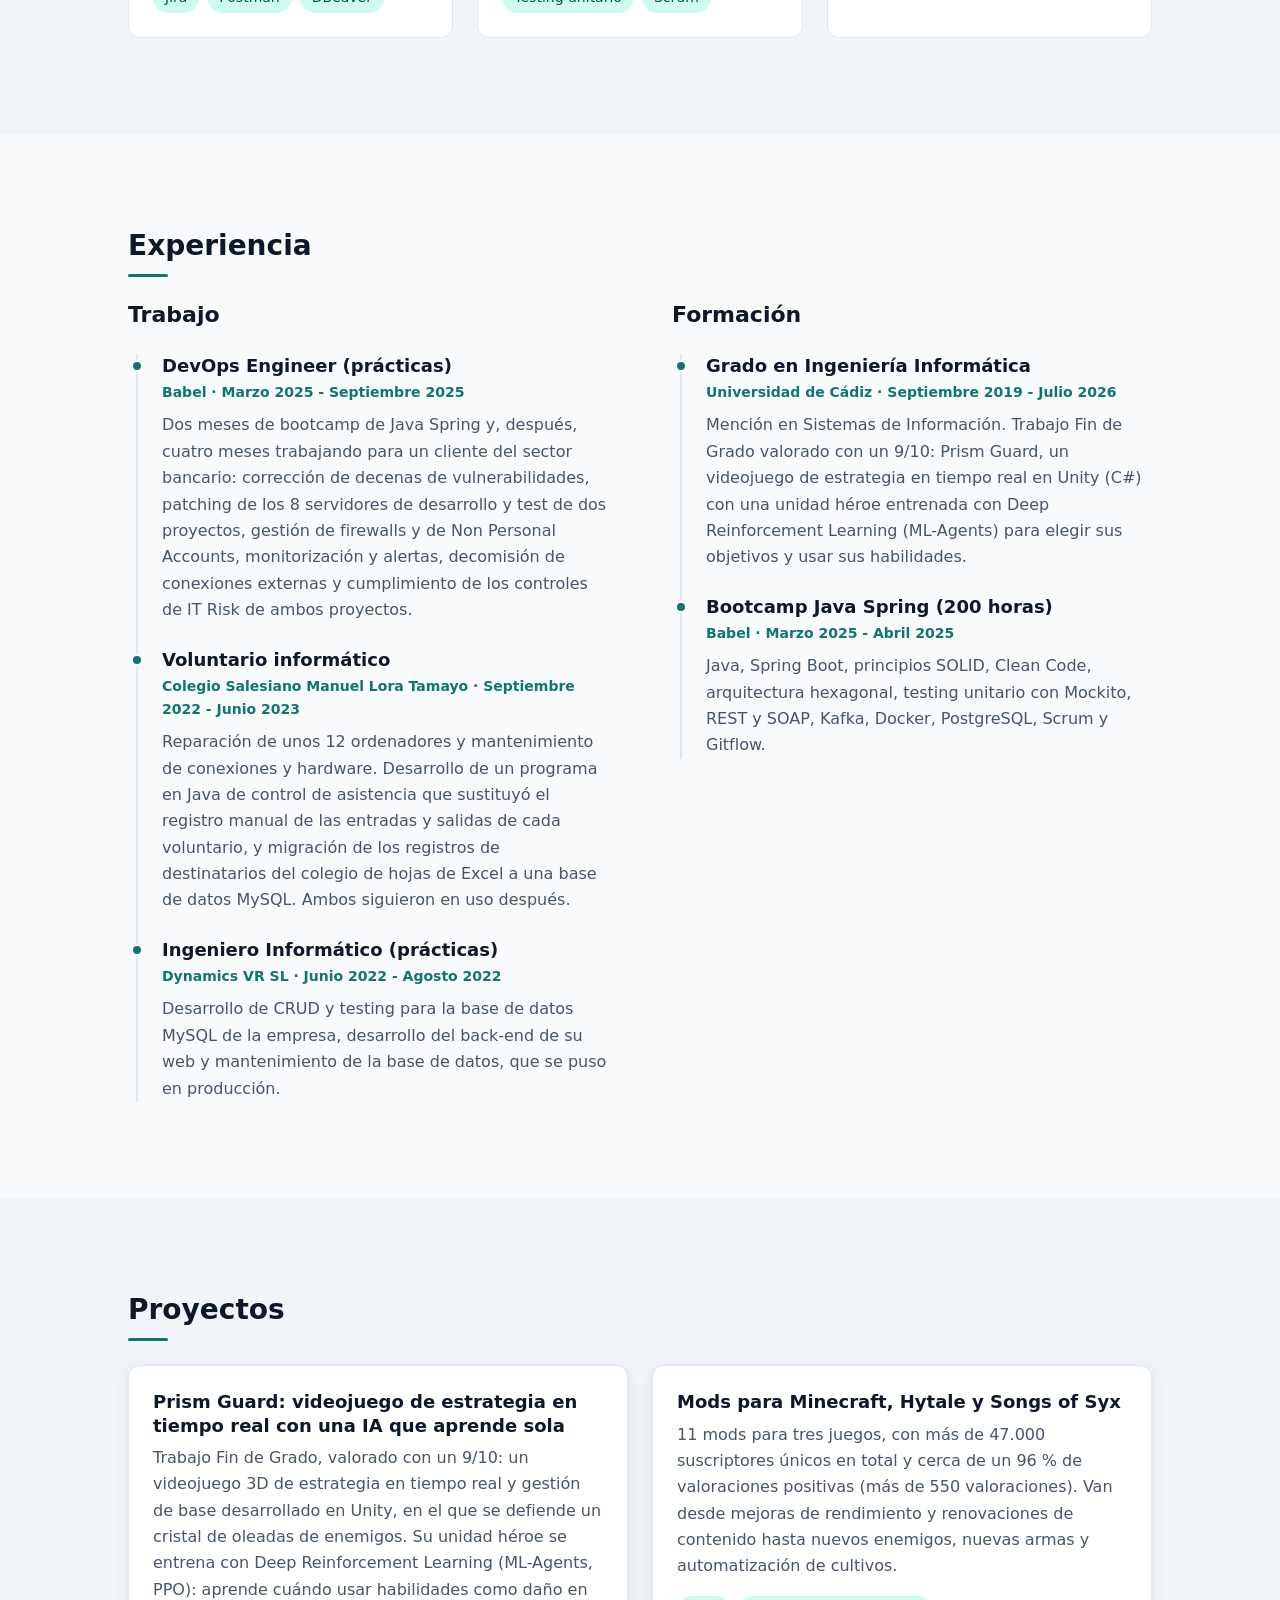
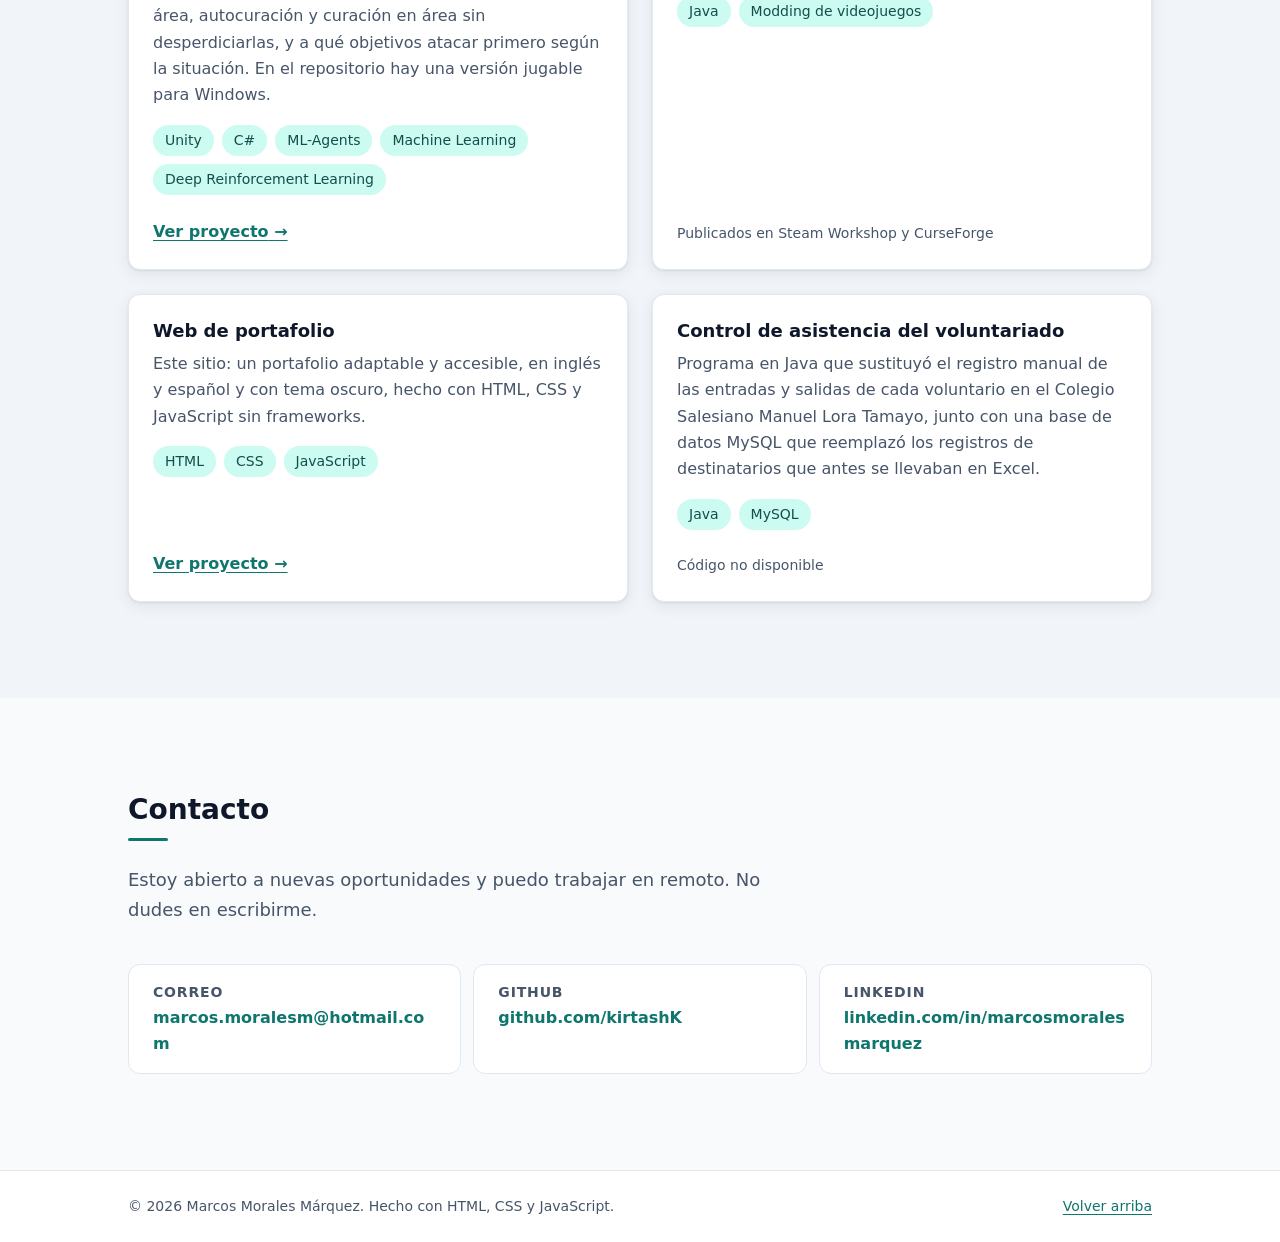
==== commit 04750380: "Use 2x2 project grid and mention playable build" ====
--- a/es/index.html
+++ b/es/index.html
@@ -248,7 +248,7 @@
             <article class="project-card">
               <h3 class="project-card__title">Prism Guard: videojuego de estrategia en tiempo real con una IA que aprende sola</h3>
               <p class="project-card__description">
-                Trabajo Fin de Grado, valorado con un 9/10: un videojuego 3D de estrategia en tiempo real y gestión de base desarrollado en Unity, en el que se defiende un cristal de oleadas de enemigos. Su unidad héroe se entrena con Deep Reinforcement Learning (ML-Agents, PPO): aprende cuándo usar habilidades como daño en área, autocuración y curación en área sin desperdiciarlas, y a qué objetivos atacar primero según la situación.
+                Trabajo Fin de Grado, valorado con un 9/10: un videojuego 3D de estrategia en tiempo real y gestión de base desarrollado en Unity, en el que se defiende un cristal de oleadas de enemigos. Su unidad héroe se entrena con Deep Reinforcement Learning (ML-Agents, PPO): aprende cuándo usar habilidades como daño en área, autocuración y curación en área sin desperdiciarlas, y a qué objetivos atacar primero según la situación. En el repositorio hay una versión jugable para Windows.
               </p>
               <ul class="tag-list" aria-label="Tecnologías">
                 <li class="tag">Unity</li>
--- a/styles.css
+++ b/styles.css
@@ -711,7 +711,7 @@
 
 /* ==========================================================================
    11. Projects
-   Grid: 1 column on mobile, 2 on tablets, 3 on desktops.
+   Grid: 1 column on mobile, 2 from tablets up (four cards make a 2x2 grid).
    ========================================================================== */
 
 .projects {
@@ -727,12 +727,6 @@
 @media (min-width: 40em) {
   .project-grid {
     grid-template-columns: repeat(2, 1fr);
-  }
-}
-
-@media (min-width: 64em) {
-  .project-grid {
-    grid-template-columns: repeat(3, 1fr);
   }
 }
 
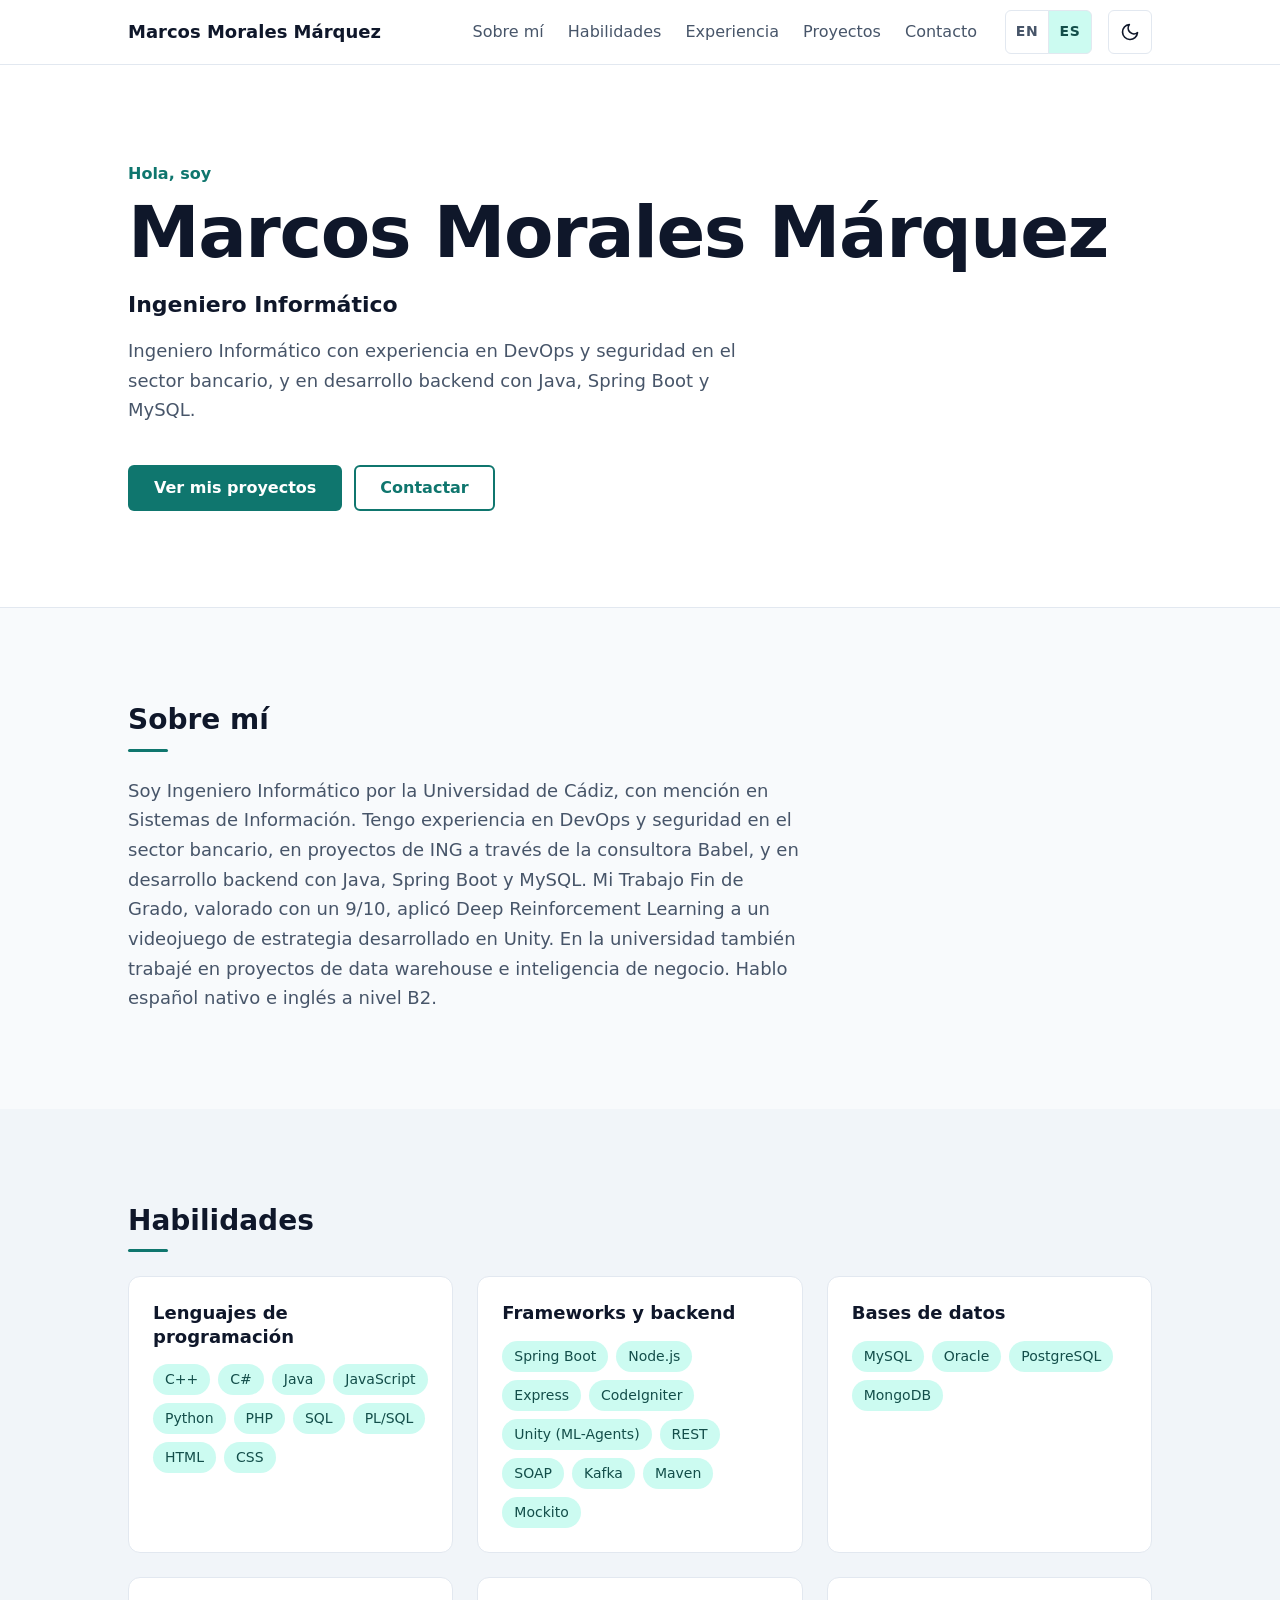
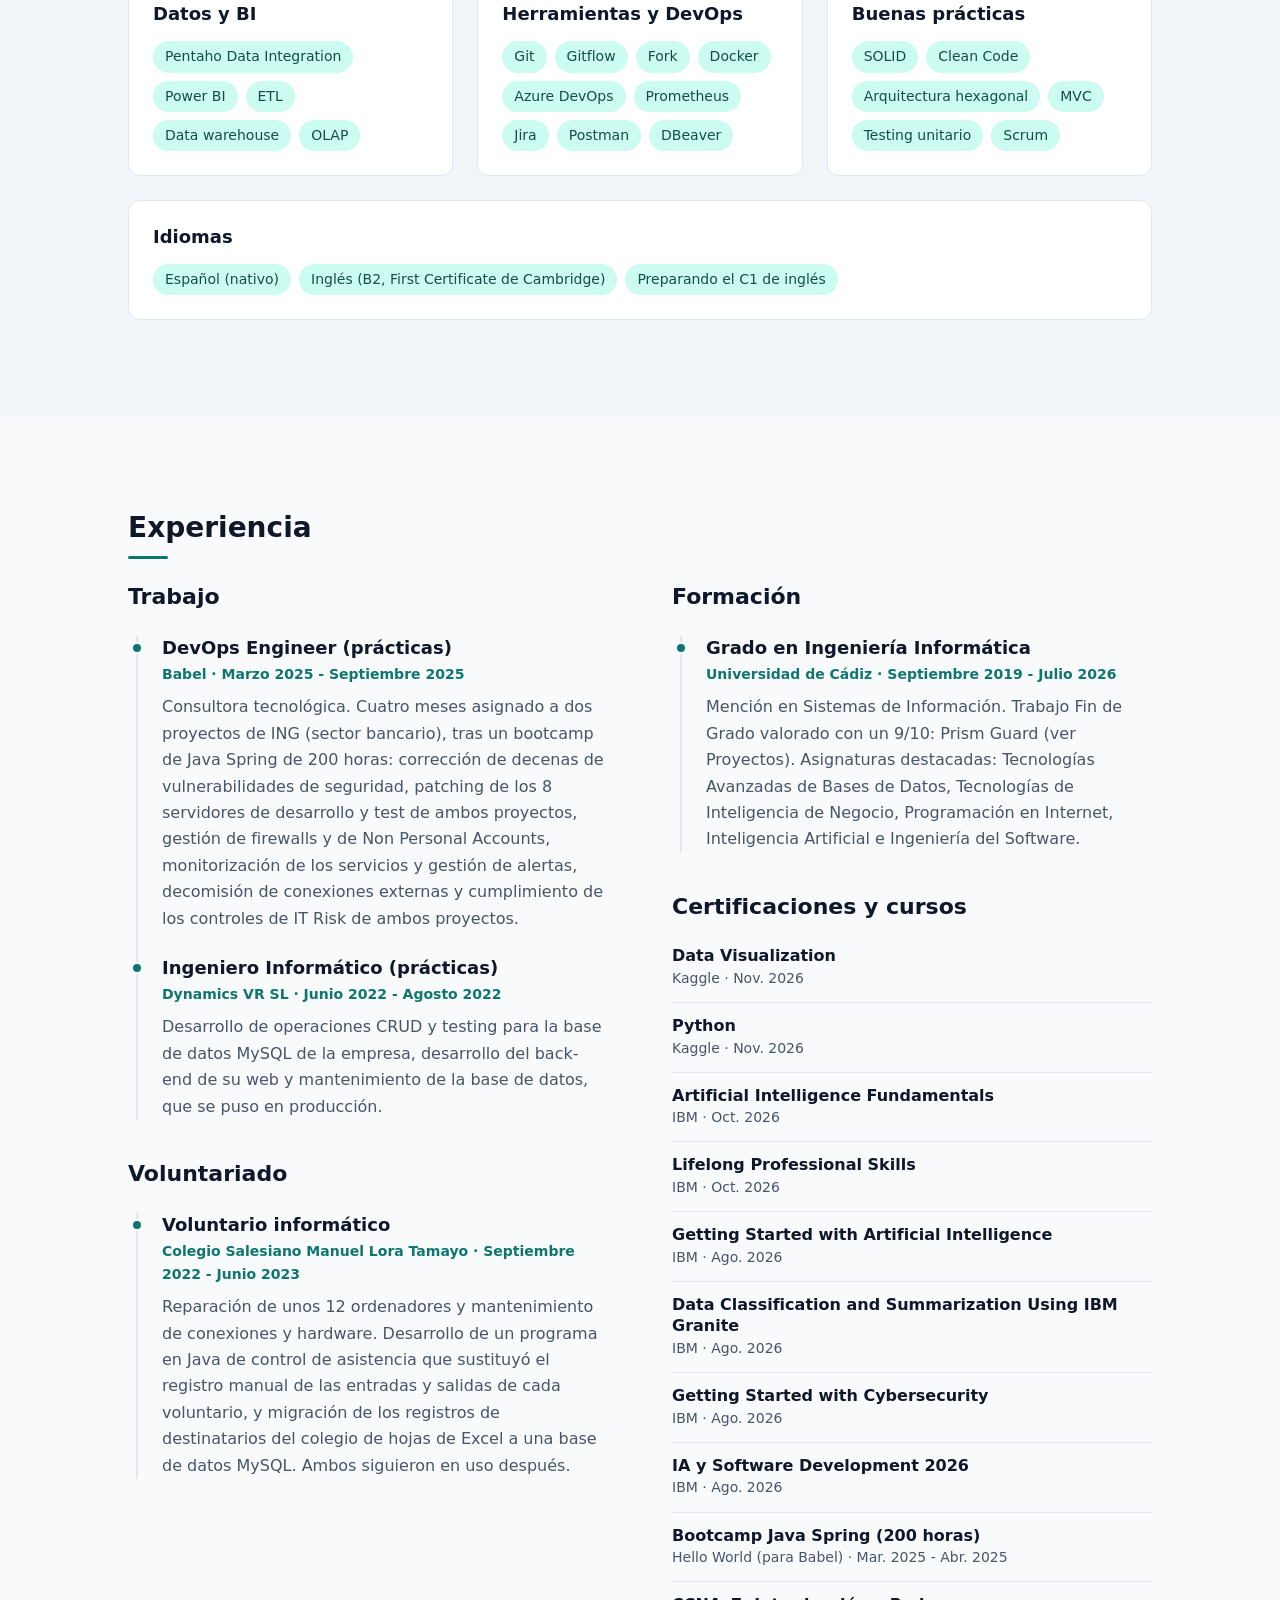
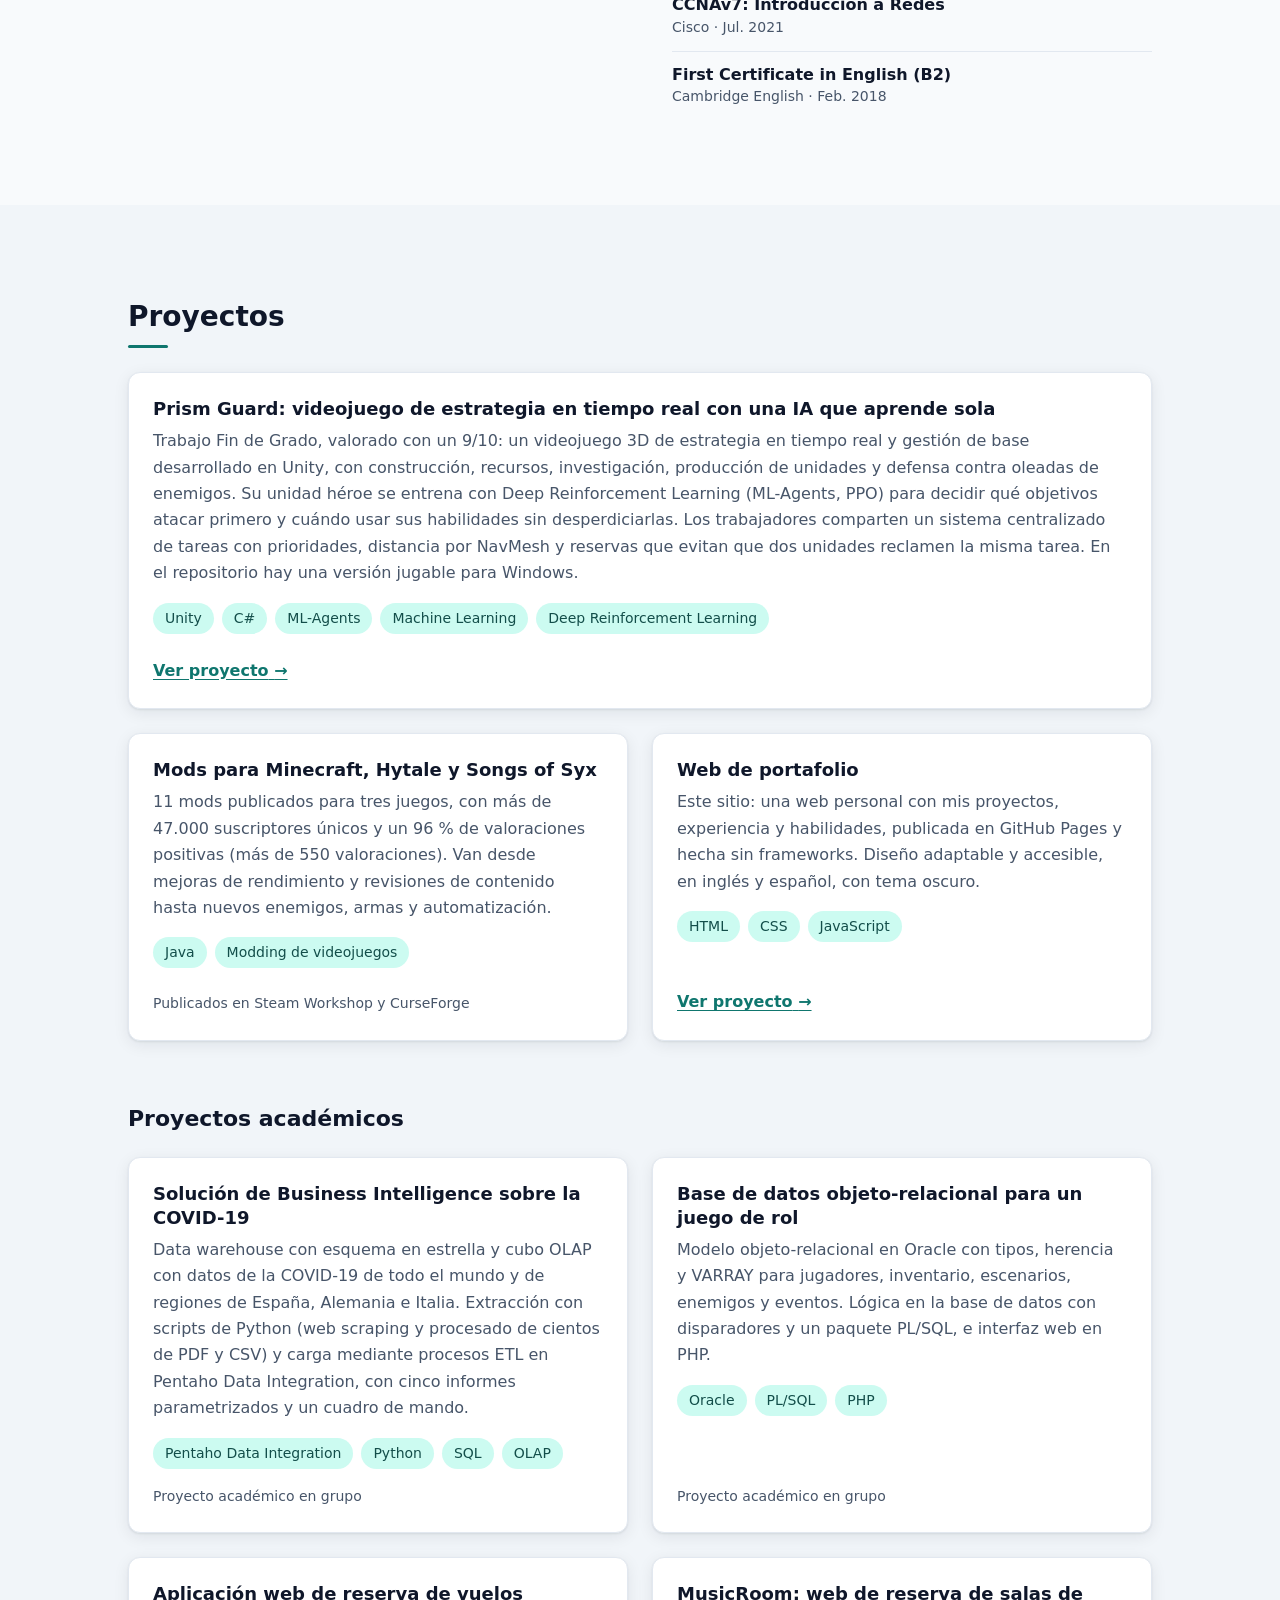
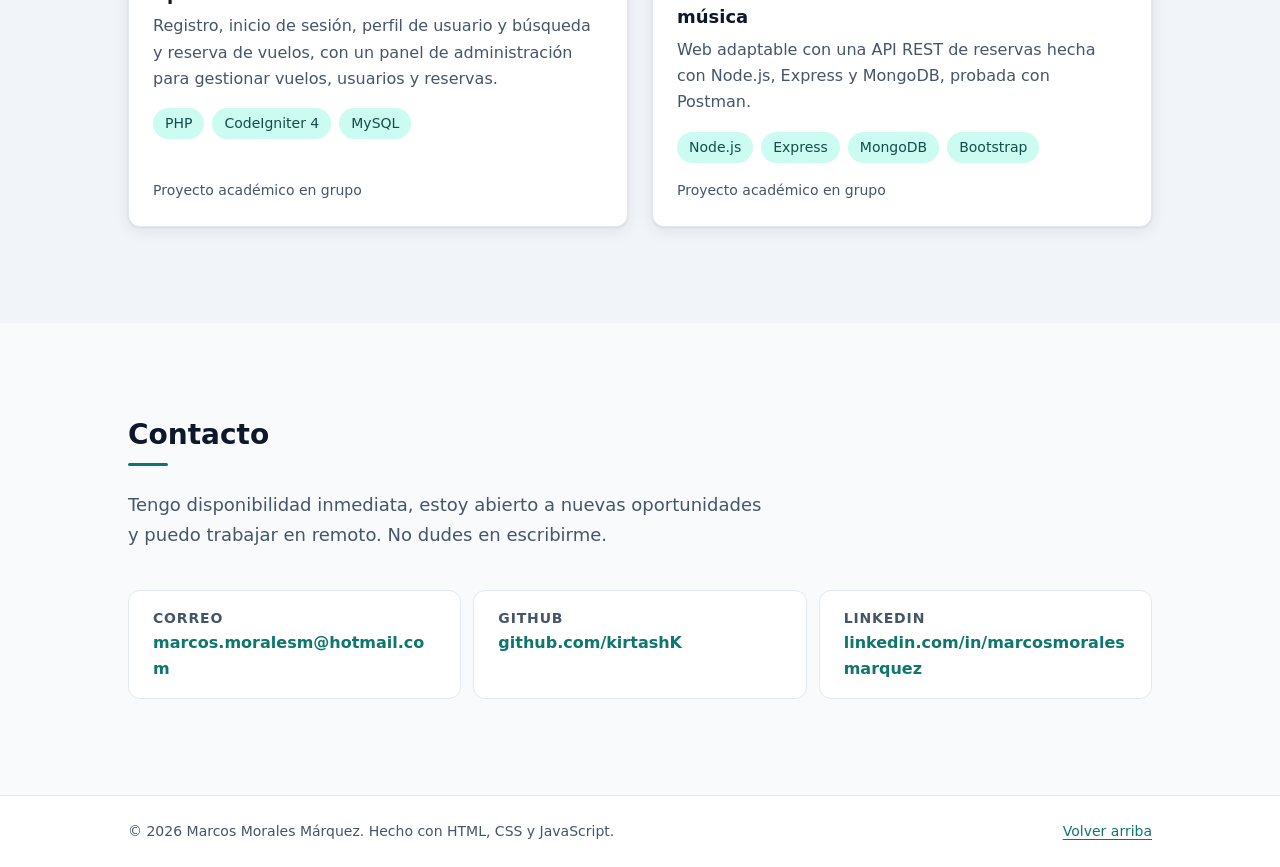
==== commit b559bb0f: "Update portfolio - Hero and About: new profile summary and   back-end work with Java, Spring Boot an" ====
--- a/es/index.html
+++ b/es/index.html
@@ -10,6 +10,22 @@
   <link rel="alternate" hreflang="en" href="https://kirtashk.github.io/Portfolio/">
   <link rel="alternate" hreflang="es" href="https://kirtashk.github.io/Portfolio/es/">
   <link rel="alternate" hreflang="x-default" href="https://kirtashk.github.io/Portfolio/">
+  <link rel="canonical" href="https://kirtashk.github.io/Portfolio/es/">
+  <!-- Link preview shown when the site is shared (LinkedIn, WhatsApp...).
+       URLs must be absolute. The image is a 1200x630 capture of the hero. -->
+  <meta property="og:type" content="website">
+  <meta property="og:site_name" content="Marcos Morales Márquez">
+  <meta property="og:title" content="Marcos Morales Márquez · Ingeniero Informático">
+  <meta property="og:description" content="Ingeniero Informático con experiencia en DevOps y seguridad en el sector bancario, y en desarrollo backend con Java, Spring Boot y MySQL.">
+  <meta property="og:url" content="https://kirtashk.github.io/Portfolio/es/">
+  <meta property="og:locale" content="es_ES">
+  <meta property="og:locale:alternate" content="en_US">
+  <meta property="og:image" content="https://kirtashk.github.io/Portfolio/assets/images/preview-es.png">
+  <meta property="og:image:type" content="image/png">
+  <meta property="og:image:width" content="1200">
+  <meta property="og:image:height" content="630">
+  <meta property="og:image:alt" content="Sección de inicio del portafolio de Marcos Morales Márquez">
+  <meta name="twitter:card" content="summary_large_image">
   <meta name="color-scheme" content="light dark">
   <link rel="stylesheet" href="../styles.css">
   <script src="../theme-init.js"></script>
@@ -80,7 +96,7 @@
         <h1 id="hero-title" class="hero__name">Marcos Morales Márquez</h1>
         <p class="hero__tagline">Ingeniero Informático</p>
         <p class="hero__intro">
-          Graduado en Ingeniería Informática con experiencia en C++, Java, JavaScript, Python y bases de datos.
+          Ingeniero Informático con experiencia en DevOps y seguridad en el sector bancario, y en desarrollo backend con Java, Spring Boot y MySQL.
         </p>
         <div class="hero__actions">
           <a class="button button--primary" href="#projects">Ver mis proyectos</a>
@@ -94,7 +110,7 @@
       <div class="container">
         <h2 id="about-title" class="section__title">Sobre mí</h2>
         <p class="about__bio">
-          Soy graduado en Ingeniería Informática por la Universidad de Cádiz, con mención en Sistemas de Información. He trabajado con Java y Spring Boot, C#, C++, JavaScript, Python y bases de datos SQL, y en 2025 hice prácticas como DevOps Engineer en Babel. Mi Trabajo Fin de Grado, valorado con un 9/10, aplicó Deep Reinforcement Learning a un videojuego de estrategia en tiempo real desarrollado en Unity. Hablo español nativo e inglés a nivel B2.
+          Soy Ingeniero Informático por la Universidad de Cádiz, con mención en Sistemas de Información. Tengo experiencia en DevOps y seguridad en el sector bancario, en proyectos de ING a través de la consultora Babel, y en desarrollo backend con Java, Spring Boot y MySQL. Mi Trabajo Fin de Grado, valorado con un 9/10, aplicó Deep Reinforcement Learning a un videojuego de estrategia desarrollado en Unity. En la universidad también trabajé en proyectos de data warehouse e inteligencia de negocio. Hablo español nativo e inglés a nivel B2.
         </p>
       </div>
     </section>
@@ -115,6 +131,8 @@
               <li class="tag">JavaScript</li>
               <li class="tag">Python</li>
               <li class="tag">PHP</li>
+              <li class="tag">SQL</li>
+              <li class="tag">PL/SQL</li>
               <li class="tag">HTML</li>
               <li class="tag">CSS</li>
             </ul>
@@ -125,7 +143,9 @@
             <ul class="tag-list">
               <li class="tag">Spring Boot</li>
               <li class="tag">Node.js</li>
-              <li class="tag">Unity</li>
+              <li class="tag">Express</li>
+              <li class="tag">CodeIgniter</li>
+              <li class="tag">Unity (ML-Agents)</li>
               <li class="tag">REST</li>
               <li class="tag">SOAP</li>
               <li class="tag">Kafka</li>
@@ -140,6 +160,18 @@
               <li class="tag">MySQL</li>
               <li class="tag">Oracle</li>
               <li class="tag">PostgreSQL</li>
+              <li class="tag">MongoDB</li>
+            </ul>
+          </li>
+
+          <li class="skill-group">
+            <h3 class="skill-group__title">Datos y BI</h3>
+            <ul class="tag-list">
+              <li class="tag">Pentaho Data Integration</li>
+              <li class="tag">Power BI</li>
+              <li class="tag">ETL</li>
+              <li class="tag">Data warehouse</li>
+              <li class="tag">OLAP</li>
             </ul>
           </li>
 
@@ -174,14 +206,15 @@
             <h3 class="skill-group__title">Idiomas</h3>
             <ul class="tag-list">
               <li class="tag">Español (nativo)</li>
-              <li class="tag">Inglés (B2, preparando C1)</li>
-            </ul>
-          </li>
-        </ul>
-      </div>
-    </section>
-
-    <!-- ========== Experience (work and education) ========== -->
+              <li class="tag">Inglés (B2, First Certificate de Cambridge)</li>
+              <li class="tag">Preparando el C1 de inglés</li>
+            </ul>
+          </li>
+        </ul>
+      </div>
+    </section>
+
+    <!-- ========== Experience (work, volunteering, education, certifications) ========== -->
     <section id="experience" class="section experience" aria-labelledby="experience-title">
       <div class="container">
         <h2 id="experience-title" class="section__title">Experiencia</h2>
@@ -195,21 +228,25 @@
                 <h4 class="timeline__title">DevOps Engineer (prácticas)</h4>
                 <p class="timeline__meta">Babel · Marzo 2025 - Septiembre 2025</p>
                 <p class="timeline__description">
-                  Dos meses de bootcamp de Java Spring y, después, cuatro meses trabajando para un cliente del sector bancario: corrección de decenas de vulnerabilidades, patching de los 8 servidores de desarrollo y test de dos proyectos, gestión de firewalls y de Non Personal Accounts, monitorización y alertas, decomisión de conexiones externas y cumplimiento de los controles de IT Risk de ambos proyectos.
+                  Consultora tecnológica. Cuatro meses asignado a dos proyectos de ING (sector bancario), tras un bootcamp de Java Spring de 200 horas: corrección de decenas de vulnerabilidades de seguridad, patching de los 8 servidores de desarrollo y test de ambos proyectos, gestión de firewalls y de Non Personal Accounts, monitorización de los servicios y gestión de alertas, decomisión de conexiones externas y cumplimiento de los controles de IT Risk de ambos proyectos.
                 </p>
               </li>
+              <li class="timeline__item">
+                <h4 class="timeline__title">Ingeniero Informático (prácticas)</h4>
+                <p class="timeline__meta">Dynamics VR SL · Junio 2022 - Agosto 2022</p>
+                <p class="timeline__description">
+                  Desarrollo de operaciones CRUD y testing para la base de datos MySQL de la empresa, desarrollo del back-end de su web y mantenimiento de la base de datos, que se puso en producción.
+                </p>
+              </li>
+            </ol>
+
+            <h3 class="experience__subtitle">Voluntariado</h3>
+            <ol class="timeline">
               <li class="timeline__item">
                 <h4 class="timeline__title">Voluntario informático</h4>
                 <p class="timeline__meta">Colegio Salesiano Manuel Lora Tamayo · Septiembre 2022 - Junio 2023</p>
                 <p class="timeline__description">
                   Reparación de unos 12 ordenadores y mantenimiento de conexiones y hardware. Desarrollo de un programa en Java de control de asistencia que sustituyó el registro manual de las entradas y salidas de cada voluntario, y migración de los registros de destinatarios del colegio de hojas de Excel a una base de datos MySQL. Ambos siguieron en uso después.
-                </p>
-              </li>
-              <li class="timeline__item">
-                <h4 class="timeline__title">Ingeniero Informático (prácticas)</h4>
-                <p class="timeline__meta">Dynamics VR SL · Junio 2022 - Agosto 2022</p>
-                <p class="timeline__description">
-                  Desarrollo de CRUD y testing para la base de datos MySQL de la empresa, desarrollo del back-end de su web y mantenimiento de la base de datos, que se puso en producción.
                 </p>
               </li>
             </ol>
@@ -222,17 +259,59 @@
                 <h4 class="timeline__title">Grado en Ingeniería Informática</h4>
                 <p class="timeline__meta">Universidad de Cádiz · Septiembre 2019 - Julio 2026</p>
                 <p class="timeline__description">
-                  Mención en Sistemas de Información. Trabajo Fin de Grado valorado con un 9/10: Prism Guard, un videojuego de estrategia en tiempo real en Unity (C#) con una unidad héroe entrenada con Deep Reinforcement Learning (ML-Agents) para elegir sus objetivos y usar sus habilidades.
+                  Mención en Sistemas de Información. Trabajo Fin de Grado valorado con un 9/10: Prism Guard (ver Proyectos). Asignaturas destacadas: Tecnologías Avanzadas de Bases de Datos, Tecnologías de Inteligencia de Negocio, Programación en Internet, Inteligencia Artificial e Ingeniería del Software.
                 </p>
               </li>
-              <li class="timeline__item">
-                <h4 class="timeline__title">Bootcamp Java Spring (200 horas)</h4>
-                <p class="timeline__meta">Babel · Marzo 2025 - Abril 2025</p>
-                <p class="timeline__description">
-                  Java, Spring Boot, principios SOLID, Clean Code, arquitectura hexagonal, testing unitario con Mockito, REST y SOAP, Kafka, Docker, PostgreSQL, Scrum y Gitflow.
-                </p>
-              </li>
             </ol>
+
+            <h3 class="experience__subtitle">Certificaciones y cursos</h3>
+            <!-- Newest first: name, then issuer and date -->
+            <ul class="cert-list">
+              <li class="cert-list__item">
+                <span class="cert-list__name">Data Visualization</span>
+                <span class="cert-list__meta">Kaggle · Nov. 2026</span>
+              </li>
+              <li class="cert-list__item">
+                <span class="cert-list__name">Python</span>
+                <span class="cert-list__meta">Kaggle · Nov. 2026</span>
+              </li>
+              <li class="cert-list__item">
+                <span class="cert-list__name">Artificial Intelligence Fundamentals</span>
+                <span class="cert-list__meta">IBM · Oct. 2026</span>
+              </li>
+              <li class="cert-list__item">
+                <span class="cert-list__name">Lifelong Professional Skills</span>
+                <span class="cert-list__meta">IBM · Oct. 2026</span>
+              </li>
+              <li class="cert-list__item">
+                <span class="cert-list__name">Getting Started with Artificial Intelligence</span>
+                <span class="cert-list__meta">IBM · Ago. 2026</span>
+              </li>
+              <li class="cert-list__item">
+                <span class="cert-list__name">Data Classification and Summarization Using IBM Granite</span>
+                <span class="cert-list__meta">IBM · Ago. 2026</span>
+              </li>
+              <li class="cert-list__item">
+                <span class="cert-list__name">Getting Started with Cybersecurity</span>
+                <span class="cert-list__meta">IBM · Ago. 2026</span>
+              </li>
+              <li class="cert-list__item">
+                <span class="cert-list__name">IA y Software Development 2026</span>
+                <span class="cert-list__meta">IBM · Ago. 2026</span>
+              </li>
+              <li class="cert-list__item">
+                <span class="cert-list__name">Bootcamp Java Spring (200 horas)</span>
+                <span class="cert-list__meta">Hello World (para Babel) · Mar. 2025 - Abr. 2025</span>
+              </li>
+              <li class="cert-list__item">
+                <span class="cert-list__name">CCNAv7: Introducción a Redes</span>
+                <span class="cert-list__meta">Cisco · Jul. 2021</span>
+              </li>
+              <li class="cert-list__item">
+                <span class="cert-list__name">First Certificate in English (B2)</span>
+                <span class="cert-list__meta">Cambridge English · Feb. 2018</span>
+              </li>
+            </ul>
           </div>
         </div>
       </div>
@@ -243,12 +322,13 @@
       <div class="container">
         <h2 id="projects-title" class="section__title">Proyectos</h2>
 
+        <!-- Featured projects. "project-grid__item--wide" makes a card span both columns. -->
         <ul class="project-grid">
-          <li>
+          <li class="project-grid__item project-grid__item--wide">
             <article class="project-card">
               <h3 class="project-card__title">Prism Guard: videojuego de estrategia en tiempo real con una IA que aprende sola</h3>
               <p class="project-card__description">
-                Trabajo Fin de Grado, valorado con un 9/10: un videojuego 3D de estrategia en tiempo real y gestión de base desarrollado en Unity, en el que se defiende un cristal de oleadas de enemigos. Su unidad héroe se entrena con Deep Reinforcement Learning (ML-Agents, PPO): aprende cuándo usar habilidades como daño en área, autocuración y curación en área sin desperdiciarlas, y a qué objetivos atacar primero según la situación. En el repositorio hay una versión jugable para Windows.
+                Trabajo Fin de Grado, valorado con un 9/10: un videojuego 3D de estrategia en tiempo real y gestión de base desarrollado en Unity, con construcción, recursos, investigación, producción de unidades y defensa contra oleadas de enemigos. Su unidad héroe se entrena con Deep Reinforcement Learning (ML-Agents, PPO) para decidir qué objetivos atacar primero y cuándo usar sus habilidades sin desperdiciarlas. Los trabajadores comparten un sistema centralizado de tareas con prioridades, distancia por NavMesh y reservas que evitan que dos unidades reclamen la misma tarea. En el repositorio hay una versión jugable para Windows.
               </p>
               <ul class="tag-list" aria-label="Tecnologías">
                 <li class="tag">Unity</li>
@@ -264,11 +344,11 @@
             </article>
           </li>
 
-          <li>
+          <li class="project-grid__item">
             <article class="project-card">
               <h3 class="project-card__title">Mods para Minecraft, Hytale y Songs of Syx</h3>
               <p class="project-card__description">
-                11 mods para tres juegos, con más de 47.000 suscriptores únicos en total y cerca de un 96 % de valoraciones positivas (más de 550 valoraciones). Van desde mejoras de rendimiento y renovaciones de contenido hasta nuevos enemigos, nuevas armas y automatización de cultivos.
+                11 mods publicados para tres juegos, con más de 47.000 suscriptores únicos y un 96 % de valoraciones positivas (más de 550 valoraciones). Van desde mejoras de rendimiento y revisiones de contenido hasta nuevos enemigos, armas y automatización.
               </p>
               <ul class="tag-list" aria-label="Tecnologías">
                 <li class="tag">Java</li>
@@ -278,11 +358,11 @@
             </article>
           </li>
 
-          <li>
+          <li class="project-grid__item">
             <article class="project-card">
               <h3 class="project-card__title">Web de portafolio</h3>
               <p class="project-card__description">
-                Este sitio: un portafolio adaptable y accesible, en inglés y español y con tema oscuro, hecho con HTML, CSS y JavaScript sin frameworks.
+                Este sitio: una web personal con mis proyectos, experiencia y habilidades, publicada en GitHub Pages y hecha sin frameworks. Diseño adaptable y accesible, en inglés y español, con tema oscuro.
               </p>
               <ul class="tag-list" aria-label="Tecnologías">
                 <li class="tag">HTML</li>
@@ -295,18 +375,69 @@
               </a>
             </article>
           </li>
-
-          <li>
-            <article class="project-card">
-              <h3 class="project-card__title">Control de asistencia del voluntariado</h3>
-              <p class="project-card__description">
-                Programa en Java que sustituyó el registro manual de las entradas y salidas de cada voluntario en el Colegio Salesiano Manuel Lora Tamayo, junto con una base de datos MySQL que reemplazó los registros de destinatarios que antes se llevaban en Excel.
-              </p>
-              <ul class="tag-list" aria-label="Tecnologías">
-                <li class="tag">Java</li>
+        </ul>
+
+        <h3 class="projects__subtitle">Proyectos académicos</h3>
+        <ul class="project-grid">
+          <li class="project-grid__item">
+            <article class="project-card project-card--compact">
+              <h4 class="project-card__title">Solución de Business Intelligence sobre la COVID-19</h4>
+              <p class="project-card__description">
+                Data warehouse con esquema en estrella y cubo OLAP con datos de la COVID-19 de todo el mundo y de regiones de España, Alemania e Italia. Extracción con scripts de Python (web scraping y procesado de cientos de PDF y CSV) y carga mediante procesos ETL en Pentaho Data Integration, con cinco informes parametrizados y un cuadro de mando.
+              </p>
+              <ul class="tag-list" aria-label="Tecnologías">
+                <li class="tag">Pentaho Data Integration</li>
+                <li class="tag">Python</li>
+                <li class="tag">SQL</li>
+                <li class="tag">OLAP</li>
+              </ul>
+              <p class="project-card__note">Proyecto académico en grupo</p>
+            </article>
+          </li>
+
+          <li class="project-grid__item">
+            <article class="project-card project-card--compact">
+              <h4 class="project-card__title">Base de datos objeto-relacional para un juego de rol</h4>
+              <p class="project-card__description">
+                Modelo objeto-relacional en Oracle con tipos, herencia y VARRAY para jugadores, inventario, escenarios, enemigos y eventos. Lógica en la base de datos con disparadores y un paquete PL/SQL, e interfaz web en PHP.
+              </p>
+              <ul class="tag-list" aria-label="Tecnologías">
+                <li class="tag">Oracle</li>
+                <li class="tag">PL/SQL</li>
+                <li class="tag">PHP</li>
+              </ul>
+              <p class="project-card__note">Proyecto académico en grupo</p>
+            </article>
+          </li>
+
+          <li class="project-grid__item">
+            <article class="project-card project-card--compact">
+              <h4 class="project-card__title">Aplicación web de reserva de vuelos</h4>
+              <p class="project-card__description">
+                Registro, inicio de sesión, perfil de usuario y búsqueda y reserva de vuelos, con un panel de administración para gestionar vuelos, usuarios y reservas.
+              </p>
+              <ul class="tag-list" aria-label="Tecnologías">
+                <li class="tag">PHP</li>
+                <li class="tag">CodeIgniter 4</li>
                 <li class="tag">MySQL</li>
               </ul>
-              <p class="project-card__note">Código no disponible</p>
+              <p class="project-card__note">Proyecto académico en grupo</p>
+            </article>
+          </li>
+
+          <li class="project-grid__item">
+            <article class="project-card project-card--compact">
+              <h4 class="project-card__title">MusicRoom: web de reserva de salas de música</h4>
+              <p class="project-card__description">
+                Web adaptable con una API REST de reservas hecha con Node.js, Express y MongoDB, probada con Postman.
+              </p>
+              <ul class="tag-list" aria-label="Tecnologías">
+                <li class="tag">Node.js</li>
+                <li class="tag">Express</li>
+                <li class="tag">MongoDB</li>
+                <li class="tag">Bootstrap</li>
+              </ul>
+              <p class="project-card__note">Proyecto académico en grupo</p>
             </article>
           </li>
         </ul>
@@ -318,7 +449,7 @@
       <div class="container">
         <h2 id="contact-title" class="section__title">Contacto</h2>
         <p class="contact__intro">
-          Estoy abierto a nuevas oportunidades y puedo trabajar en remoto. No dudes en escribirme.
+          Tengo disponibilidad inmediata, estoy abierto a nuevas oportunidades y puedo trabajar en remoto. No dudes en escribirme.
         </p>
         <ul class="contact-list">
           <li>
--- a/styles.css
+++ b/styles.css
@@ -640,11 +640,25 @@
   line-height: 1.3;
 }
 
+/* A last group left alone on its row spans the full width instead */
+@media (min-width: 40em) and (max-width: 63.99em) {
+  .skill-group:last-child:nth-child(odd) {
+    grid-column: 1 / -1;
+  }
+}
+
+@media (min-width: 64em) {
+  .skill-group:last-child:nth-child(3n + 1) {
+    grid-column: 1 / -1;
+  }
+}
+
 
 /* ==========================================================================
    10. Experience
-   Two timelines (work, education): stacked on mobile, side by side on
-   wider screens. Each timeline is a vertical line with a dot per entry.
+   Two columns (work and volunteering; education and certifications):
+   stacked on mobile, side by side on wider screens. Each timeline is a
+   vertical line with a dot per entry.
    ========================================================================== */
 
 .experience__columns {
@@ -664,6 +678,11 @@
   margin-bottom: var(--space-lg);
   font-size: var(--font-size-lg);
   line-height: 1.3;
+}
+
+/* Second subtitle in a column (Volunteering, Certifications) */
+.experience__column > * + .experience__subtitle {
+  margin-top: var(--space-xl);
 }
 
 .timeline {
@@ -708,10 +727,39 @@
   color: var(--color-text-muted);
 }
 
+/* Certifications: compact list, name on one line and issuer and date below */
+.cert-list {
+  display: grid;
+  gap: var(--space-sm);
+}
+
+.cert-list__item {
+  display: flex;
+  flex-direction: column;
+  padding-bottom: var(--space-sm);
+  border-bottom: 1px solid var(--color-border);
+}
+
+.cert-list__item:last-child {
+  padding-bottom: 0;
+  border-bottom: 0;
+}
+
+.cert-list__name {
+  font-weight: 600;
+  line-height: 1.35;
+}
+
+.cert-list__meta {
+  color: var(--color-text-muted);
+  font-size: var(--font-size-sm);
+}
+
 
 /* ==========================================================================
    11. Projects
-   Grid: 1 column on mobile, 2 from tablets up (four cards make a 2x2 grid).
+   Featured projects first, then a group of compact academic project cards.
+   Grids: 1 column on mobile, 2 from tablets up. A "--wide" item spans both.
    ========================================================================== */
 
 .projects {
@@ -728,6 +776,27 @@
   .project-grid {
     grid-template-columns: repeat(2, 1fr);
   }
+
+  .project-grid__item--wide {
+    grid-column: 1 / -1;
+  }
+}
+
+.projects__subtitle {
+  margin-top: var(--space-2xl);
+  margin-bottom: var(--space-lg);
+  font-size: var(--font-size-lg);
+  line-height: 1.3;
+}
+
+/* Academic projects: less padding and no shadow, so the featured ones stand out */
+.project-card--compact {
+  padding: var(--space-md) var(--space-lg);
+  box-shadow: none;
+}
+
+.project-card--compact .project-card__note {
+  padding-top: var(--space-md);
 }
 
 .project-card {
